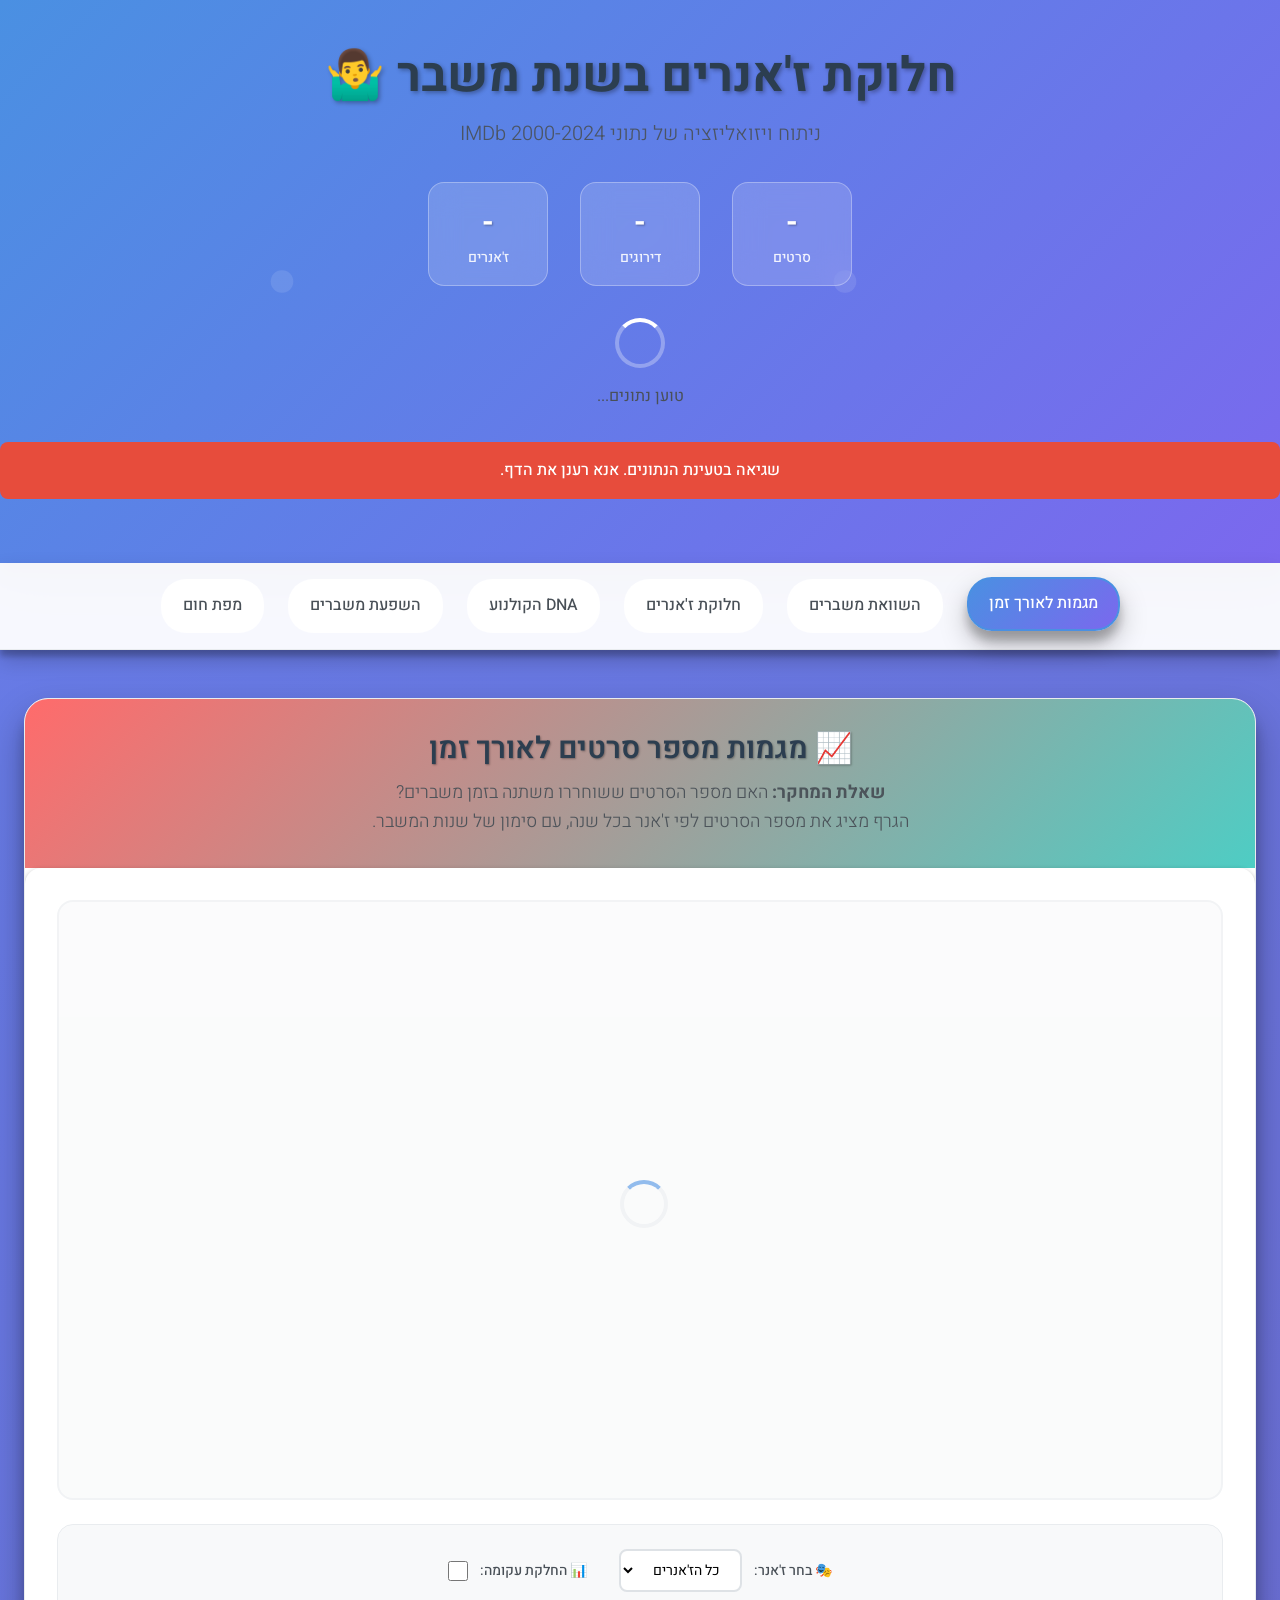
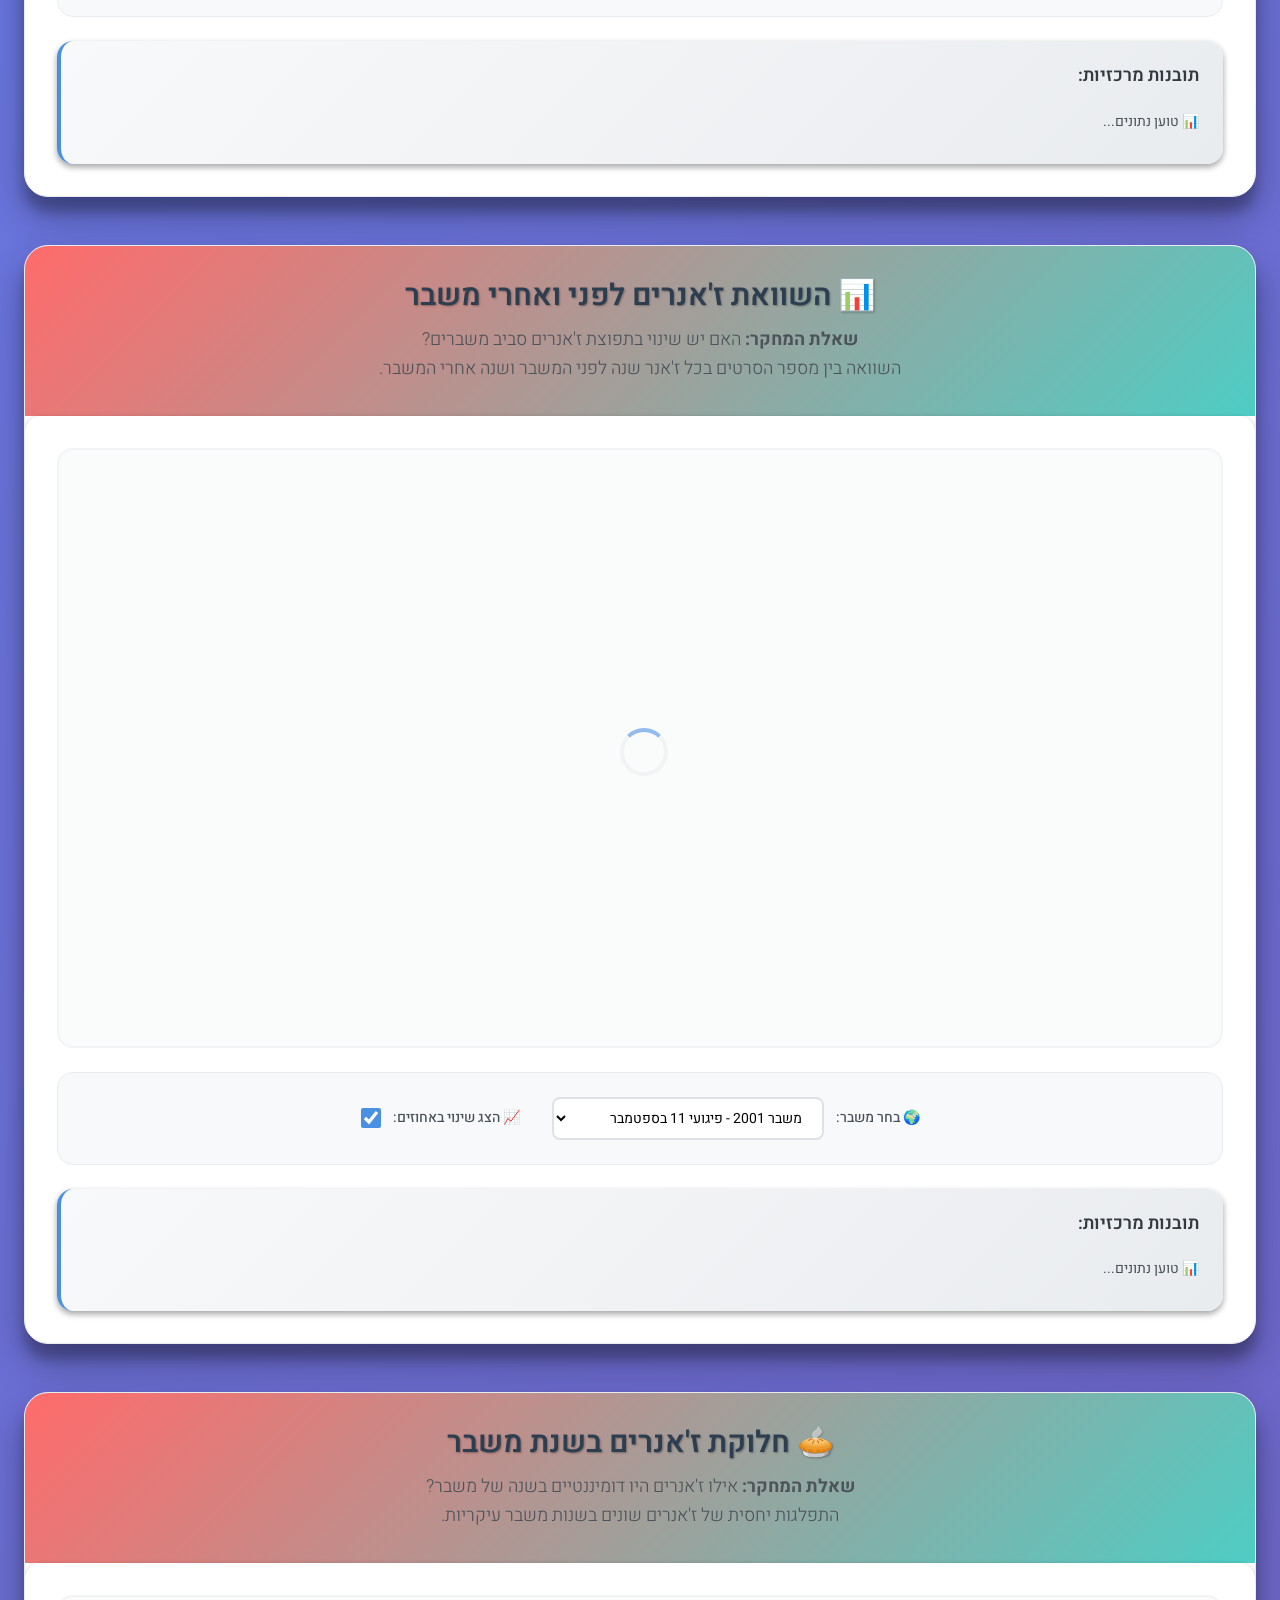
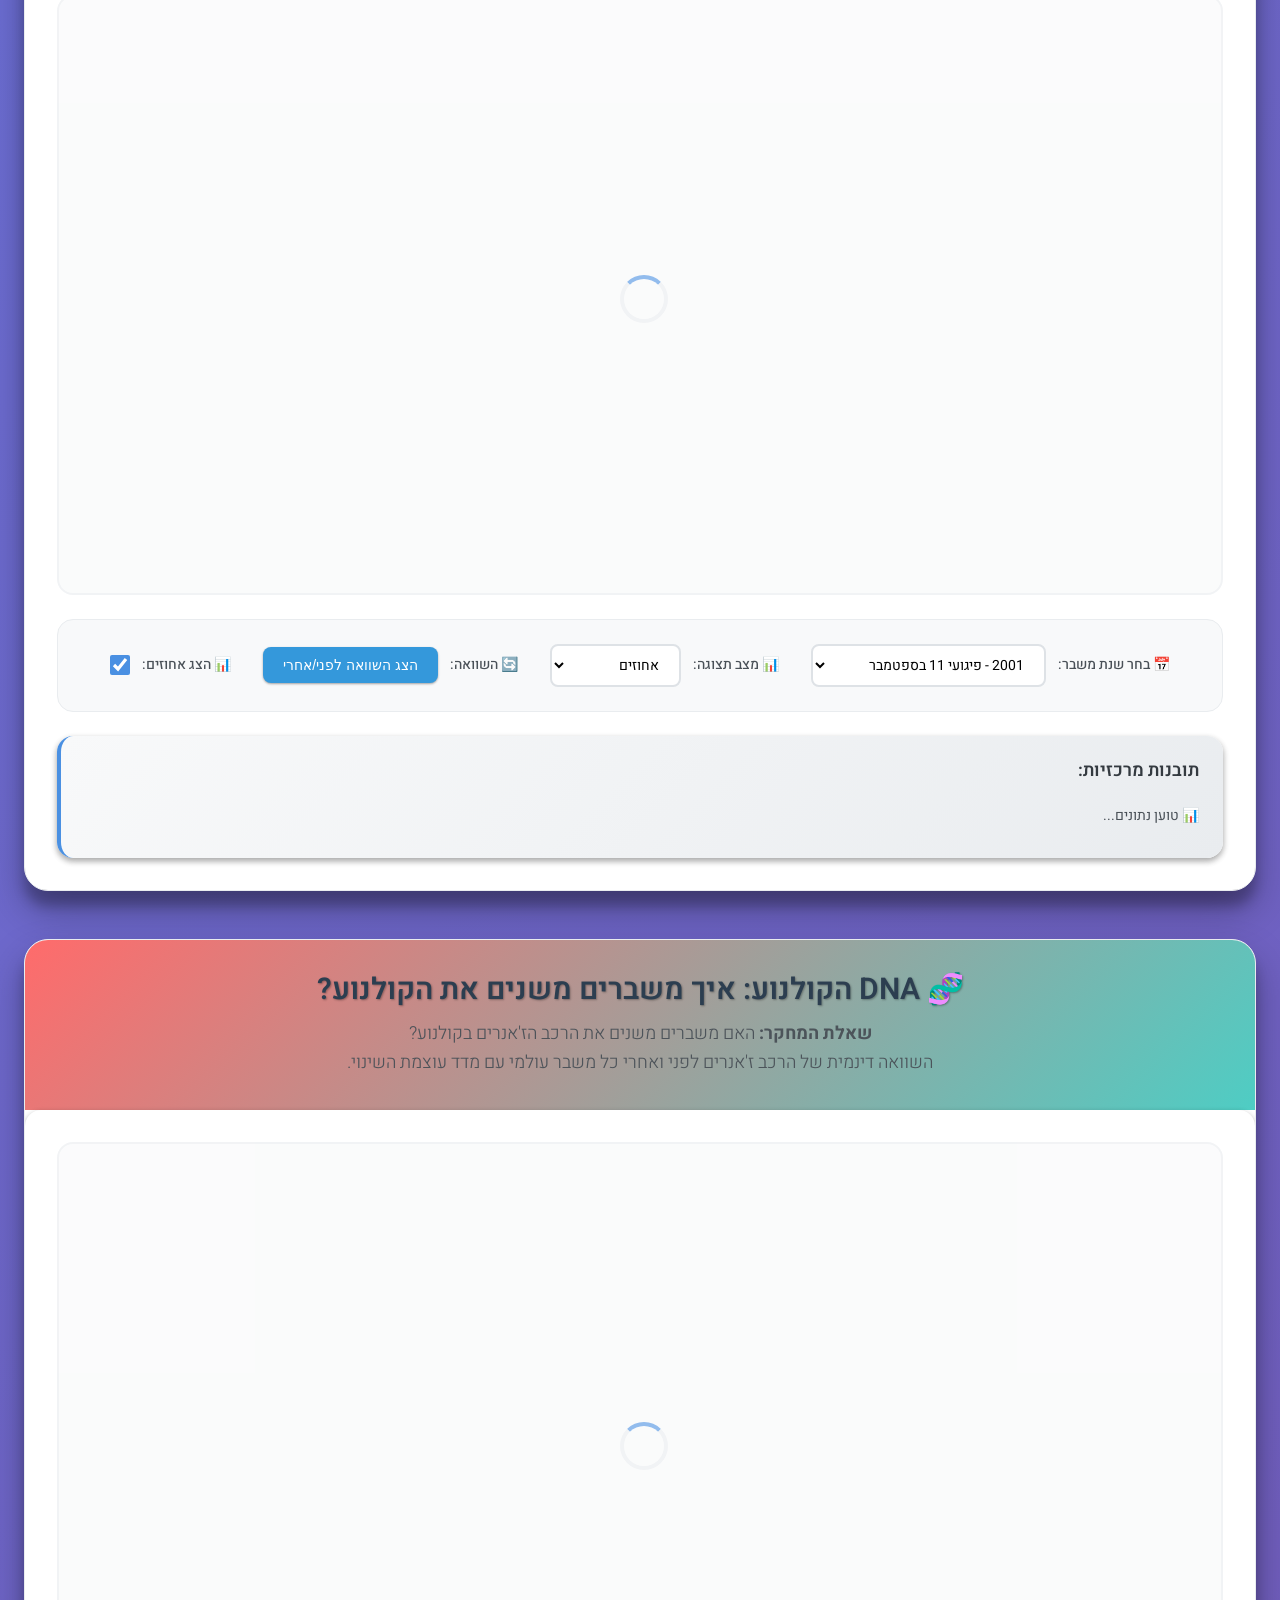
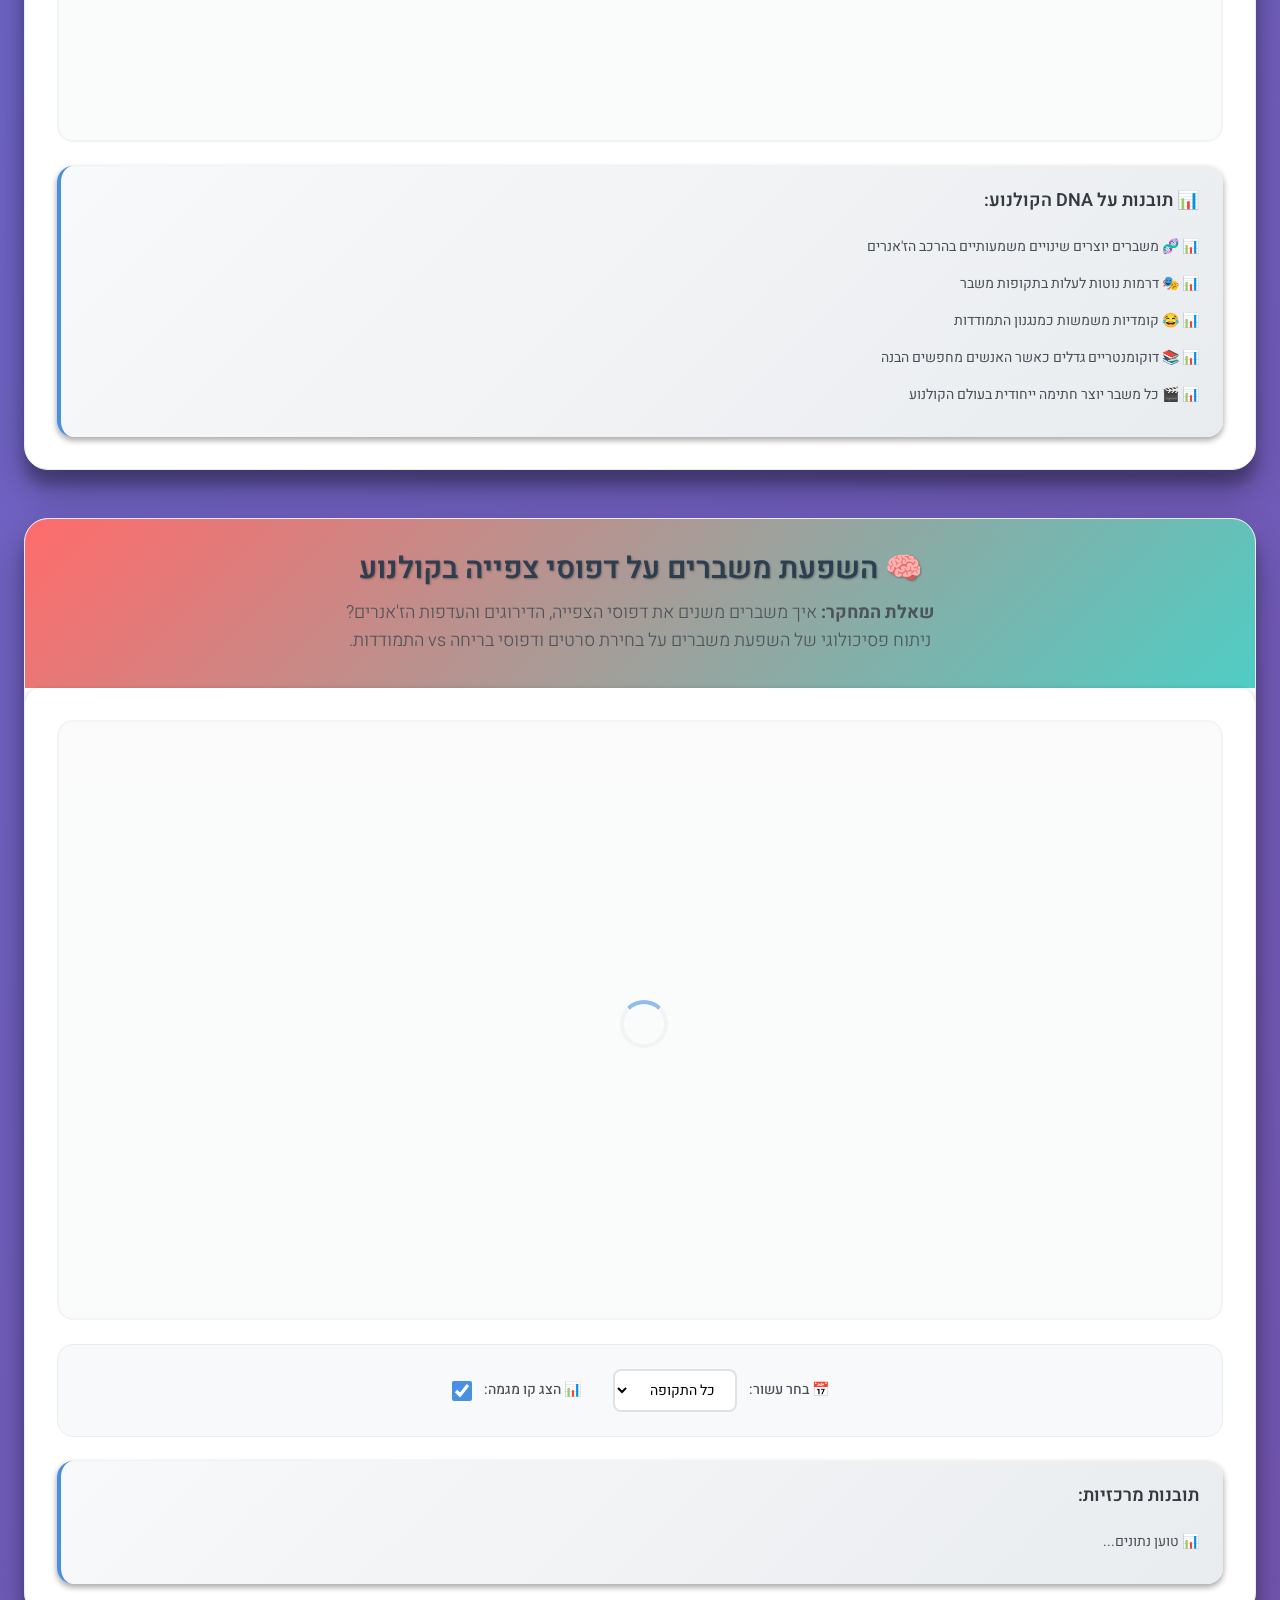
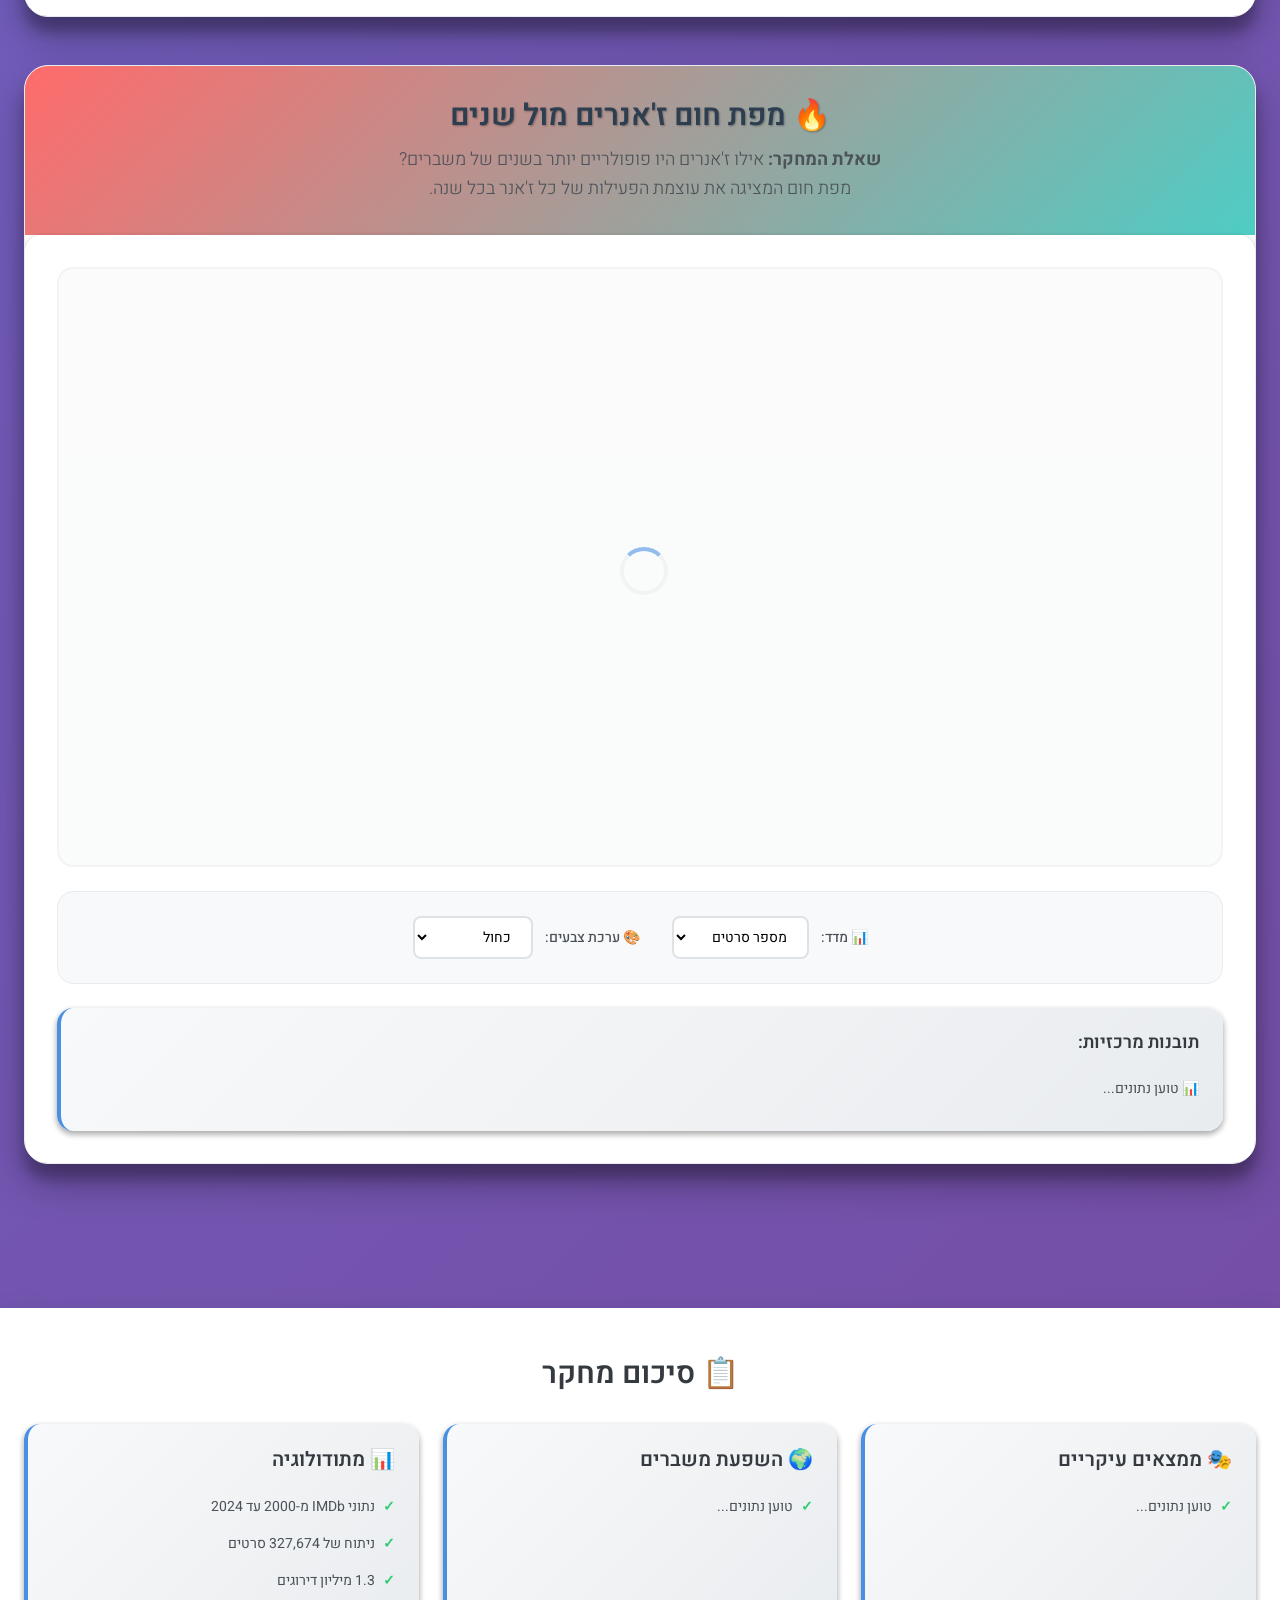
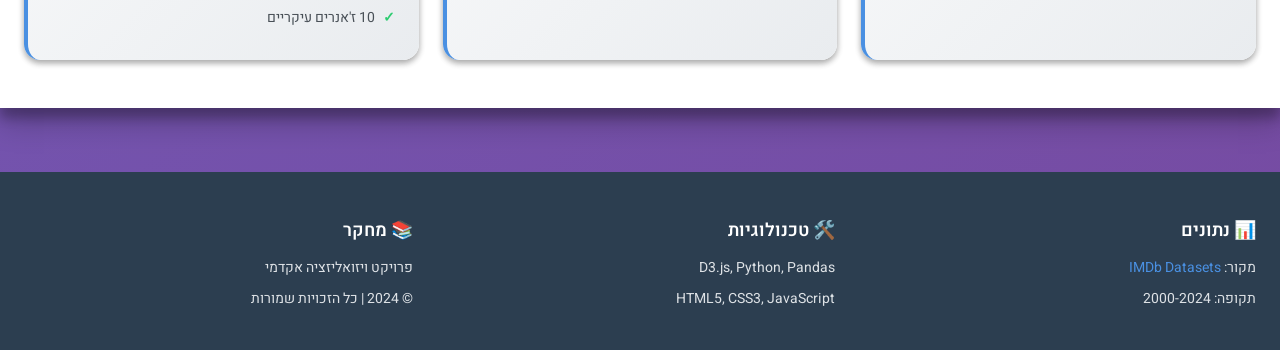
==== index.html @ d69f2d4d "main" ====
<!DOCTYPE html>
<html lang="he" dir="rtl">
<head>
    <meta charset="UTF-8">
    <meta name="viewport" content="width=device-width, initial-scale=1.0">
    <title>ז'אנרים כמראה לתקופות משתנות - ויזואליזציה IMDb</title>
    
    <!-- D3.js -->
    <script src="https://d3js.org/d3.v7.min.js"></script>
    
    <!-- CSS -->
    <link rel="stylesheet" href="styles.css">
    
    <!-- Google Fonts - Heebo -->
    <link href="https://fonts.googleapis.com/css2?family=Heebo:wght@300;400;500;600;700&display=swap" rel="stylesheet">
    
    <style>
        /* Tooltip Styles - Enhanced */
        #tooltip {
            position: absolute;
            background: rgba(0, 0, 0, 0.95);
            color: white;
            padding: 15px;
            border-radius: 12px;
            font-size: 14px;
            pointer-events: none;
            z-index: 9999;
            opacity: 0;
            transition: opacity 0.3s ease;
            max-width: 300px;
            box-shadow: 0 8px 25px rgba(0,0,0,0.5);
            border: 2px solid rgba(255,255,255,0.2);
            backdrop-filter: blur(10px);
        }
        
        #tooltip h4 {
            margin: 0 0 8px 0;
            font-size: 16px;
            font-weight: bold;
        }
        
        #tooltip div {
            line-height: 1.4;
        }
        
        /* Improved chart text visibility - Enhanced */
        .chart text {
            fill: #2c3e50 !important;
            text-shadow: 1px 1px 2px rgba(255,255,255,0.8) !important;
        }
        
        .chart .axis text {
            fill: #2c3e50 !important;
            font-weight: 500 !important;
        }
        
        .chart .axis-label {
            fill: #2c3e50 !important;
            font-weight: 600 !important;
        }
        
        /* Enhanced loading states */
        .loading {
            opacity: 0.6;
            pointer-events: none;
        }
        
        .loading::after {
            content: '';
            position: absolute;
            top: 50%;
            left: 50%;
            width: 40px;
            height: 40px;
            margin: -20px 0 0 -20px;
            border: 4px solid #e9ecef;
            border-top: 4px solid #4a90e2;
            border-radius: 50%;
            animation: spin 1s linear infinite;
        }
        
        /* Enhanced error states */
        .error {
            background: #e74c3c;
            color: white;
            padding: 1rem;
            border-radius: 8px;
            margin: 1rem 0;
            text-align: center;
            font-weight: 500;
        }
        
        /* Enhanced success states */
        .success {
            background: #2ecc71;
            color: white;
            padding: 1rem;
            border-radius: 8px;
            margin: 1rem 0;
            text-align: center;
            font-weight: 500;
        }
    </style>
</head>
<body>
    <!-- Tooltip -->
    <div id="tooltip"></div>
    
    <!-- Header -->
    <header class="header">
        <div class="container">
            <h1 class="title">חלוקת ז'אנרים בשנת משבר 🤷‍♂️</h1>
            <p class="subtitle">ניתוח ויזואליזציה של נתוני IMDb 2000-2024</p>
            <div class="stats" id="statsContainer">
                <div class="stat-item">
                    <span class="stat-number" id="totalMovies">-</span>
                    <span class="stat-label">סרטים</span>
                </div>
                <div class="stat-item">
                    <span class="stat-number" id="totalRatings">-</span>
                    <span class="stat-label">דירוגים</span>
                </div>
                <div class="stat-item">
                    <span class="stat-number" id="totalGenres">-</span>
                    <span class="stat-label">ז'אנרים</span>
                </div>
            </div>
            <div id="loadingIndicator" class="loading-indicator">
                <div class="spinner"></div>
                <p>טוען נתונים...</p>
            </div>
        </div>
    </header>

    <!-- Navigation -->
    <nav class="navigation">
        <div class="container">
            <ul class="nav-list">
                <li><a href="#chart1" class="nav-link active" data-chart="lineChart">מגמות לאורך זמן</a></li>
                <li><a href="#chart2" class="nav-link" data-chart="barChart">השוואת משברים</a></li>
                <li><a href="#chart3" class="nav-link" data-chart="pieChart">חלוקת ז'אנרים</a></li>
                <li><a href="#chart4" class="nav-link" data-chart="dnaChart">DNA הקולנוע</a></li>
                <li><a href="#chart5" class="nav-link" data-chart="areaChart">השפעת משברים</a></li>
                <li><a href="#chart6" class="nav-link" data-chart="heatmapChart">מפת חום</a></li>
            </ul>
        </div>
    </nav>

    <!-- Main Content -->
    <main class="main">
        <div class="container">
            
            <!-- Chart 1: Line Chart - מגמות מספר סרטים לאורך זמן -->
            <section id="chart1" class="chart-section fade-in">
                <div class="chart-header">
                    <h2>📈 מגמות מספר סרטים לאורך זמן</h2>
                    <p class="chart-description">
                        <strong>שאלת המחקר:</strong> האם מספר הסרטים ששוחררו משתנה בזמן משברים?<br>
                        הגרף מציג את מספר הסרטים לפי ז'אנר בכל שנה, עם סימון של שנות המשבר.
                    </p>
                </div>
                <div class="chart-container">
                    <div id="lineChart" class="chart"></div>
                    <div class="chart-controls">
                        <div class="control-group">
                            <label for="genreFilter">🎭 בחר ז'אנר:</label>
                            <select id="genreFilter">
                                <option value="all">כל הז'אנרים</option>
                                <option value="Drama">דרמה</option>
                                <option value="Action">פעולה</option>
                                <option value="Comedy">קומדיה</option>
                                <option value="Horror">אימה</option>
                                <option value="Documentary">דוקומנטרי</option>
                            </select>
                        </div>
                        <div class="control-group">
                            <label for="smoothing">📊 החלקת עקומה:</label>
                            <input type="checkbox" id="smoothing" />
                        </div>
                    </div>
                    <div class="insights" id="lineChartInsights">
                        <h4>תובנות מרכזיות:</h4>
                        <ul id="lineInsightsList">
                            <li>טוען נתונים...</li>
                        </ul>
                    </div>
                </div>
            </section>

            <!-- Chart 2: Bar Chart - השוואת ז'אנרים לפני ואחרי משבר -->
            <section id="chart2" class="chart-section">
                <div class="chart-header">
                    <h2>📊 השוואת ז'אנרים לפני ואחרי משבר</h2>
                    <p class="chart-description">
                        <strong>שאלת המחקר:</strong> האם יש שינוי בתפוצת ז'אנרים סביב משברים?<br>
                        השוואה בין מספר הסרטים בכל ז'אנר שנה לפני המשבר ושנה אחרי המשבר.
                    </p>
                </div>
                <div class="chart-container">
                    <div id="barChart" class="chart"></div>
                    <div class="chart-controls">
                        <div class="control-group">
                            <label for="crisisSelect">🌍 בחר משבר:</label>
                            <select id="crisisSelect">
                                <option value="2001">משבר 2001 - פיגועי 11 בספטמבר</option>
                                <option value="2008">משבר 2008 - המשבר הכלכלי</option>
                                <option value="2020">משבר 2020 - COVID-19</option>
                                <option value="2022">משבר 2022 - מלחמת רוסיה-אוקראינה</option>
                                <option value="2023">משבר 2023 - התקפת 7 באוקטובר</option>
                            </select>
                        </div>
                        <div class="control-group">
                            <label for="showPercentage">📈 הצג שינוי באחוזים:</label>
                            <input type="checkbox" id="showPercentage" checked />
                        </div>
                    </div>
                    <div class="insights" id="barChartInsights">
                        <h4>תובנות מרכזיות:</h4>
                        <ul id="barInsightsList">
                            <li>טוען נתונים...</li>
                        </ul>
                    </div>
                </div>
            </section>

            <!-- Chart 3: Pie Chart - חלוקת ז'אנרים בשנת משבר -->
            <section id="chart3" class="chart-section">
                <div class="chart-header">
                    <h2>🥧 חלוקת ז'אנרים בשנת משבר</h2>
                    <p class="chart-description">
                        <strong>שאלת המחקר:</strong> אילו ז'אנרים היו דומיננטיים בשנה של משבר?<br>
                        התפלגות יחסית של ז'אנרים שונים בשנות משבר עיקריות.
                    </p>
                </div>
                <div class="chart-container">
                    <div id="pieChart" class="chart"></div>
                    <div class="chart-controls">
                        <div class="control-group">
                            <label for="crisisYear">📅 בחר שנת משבר:</label>
                            <select id="crisisYear">
                                <option value="2001">2001 - פיגועי 11 בספטמבר</option>
                                <option value="2008">2008 - משבר כלכלי</option>
                                <option value="2020">2020 - COVID-19</option>
                                <option value="2022">2022 - מלחמת רוסיה-אוקראינה</option>
                                <option value="2023">2023 - התקפת 7 באוקטובר</option>
                            </select>
                        </div>
                        <div class="control-group">
                            <label for="pieMode">📊 מצב תצוגה:</label>
                            <select id="pieMode">
                                <option value="percentage">אחוזים</option>
                                <option value="count">מספר סרטים</option>
                            </select>
                        </div>
                        <div class="control-group">
                            <label for="pieComparison">🔄 השוואה:</label>
                            <button id="pieComparison" type="button" class="comparison-btn">
                                הצג השוואה לפני/אחרי
                            </button>
                        </div>
                        <div class="control-group">
                            <label for="pieShowPercentages">📊 הצג אחוזים:</label>
                            <input type="checkbox" id="pieShowPercentages" checked />
                        </div>
                    </div>
                    <div class="insights" id="pieChartInsights">
                        <h4>תובנות מרכזיות:</h4>
                        <ul id="pieInsightsList">
                            <li>טוען נתונים...</li>
                        </ul>
                    </div>
                </div>
            </section>

            <!-- Chart 4: Cinema DNA - DNA הקולנוע -->
            <section id="chart4" class="chart-section">
                <div class="chart-header">
                    <h2>🧬 DNA הקולנוע: איך משברים משנים את הקולנוע?</h2>
                    <p class="chart-description">
                        <strong>שאלת המחקר:</strong> האם משברים משנים את הרכב הז'אנרים בקולנוע?<br>
                        השוואה דינמית של הרכב ז'אנרים לפני ואחרי כל משבר עולמי עם מדד עוצמת השינוי.
                    </p>
                </div>
                <div class="chart-container">
                    <div id="dnaChart" class="chart"></div>
                    <div class="insights" id="dnaChartInsights">
                        <h4>📊 תובנות על DNA הקולנוע:</h4>
                        <ul id="dnaInsightsList">
                            <li>🧬 משברים יוצרים שינויים משמעותיים בהרכב הז'אנרים</li>
                            <li>🎭 דרמות נוטות לעלות בתקופות משבר</li>
                            <li>😂 קומדיות משמשות כמנגנון התמודדות</li>
                            <li>📚 דוקומנטריים גדלים כאשר האנשים מחפשים הבנה</li>
                            <li>🎬 כל משבר יוצר חתימה ייחודית בעולם הקולנוע</li>
                        </ul>
                    </div>
                </div>
            </section>

            <!-- Chart 5: Crisis Impact Analysis - ניתוח השפעת משברים -->
            <section id="chart5" class="chart-section">
                <div class="chart-header">
                    <h2>🧠 השפעת משברים על דפוסי צפייה בקולנוע</h2>
                    <p class="chart-description">
                        <strong>שאלת המחקר:</strong> איך משברים משנים את דפוסי הצפייה, הדירוגים והעדפות הז'אנרים?<br>
                        ניתוח פסיכולוגי של השפעת משברים על בחירת סרטים ודפוסי בריחה vs התמודדות.
                    </p>
                </div>
                <div class="chart-container">
                    <div id="areaChart" class="chart"></div>
                    <div class="chart-controls">
                        <div class="control-group">
                            <label for="decadeFilter">📅 בחר עשור:</label>
                            <select id="decadeFilter">
                                <option value="all">כל התקופה</option>
                                <option value="2000">2000-2009</option>
                                <option value="2010">2010-2019</option>
                                <option value="2020">2020-2024</option>
                            </select>
                        </div>
                        <div class="control-group">
                            <label for="showTrend">📊 הצג קו מגמה:</label>
                            <input type="checkbox" id="showTrend" checked />
                        </div>
                    </div>
                    <div class="insights" id="areaChartInsights">
                        <h4>תובנות מרכזיות:</h4>
                        <ul id="areaInsightsList">
                            <li>טוען נתונים...</li>
                        </ul>
                    </div>
                </div>
            </section>

            <!-- Chart 6: Heatmap - ז'אנרים מול שנים -->
            <section id="chart6" class="chart-section">
                <div class="chart-header">
                    <h2>🔥 מפת חום ז'אנרים מול שנים</h2>
                    <p class="chart-description">
                        <strong>שאלת המחקר:</strong> אילו ז'אנרים היו פופולריים יותר בשנים של משברים?<br>
                        מפת חום המציגה את עוצמת הפעילות של כל ז'אנר בכל שנה.
                    </p>
                </div>
                <div class="chart-container">
                    <div id="heatmapChart" class="chart"></div>
                    <div class="chart-controls">
                        <div class="control-group">
                            <label for="heatmapMetric">📊 מדד:</label>
                            <select id="heatmapMetric">
                                <option value="count">מספר סרטים</option>
                                <option value="rating">דירוג ממוצע</option>
                                <option value="votes">מספר הצבעות</option>
                            </select>
                        </div>
                        <div class="control-group">
                            <label for="colorScheme">🎨 ערכת צבעים:</label>
                            <select id="colorScheme">
                                <option value="blues">כחול</option>
                                <option value="reds">אדום</option>
                                <option value="viridis">וירידיס</option>
                            </select>
                        </div>
                    </div>
                    <div class="insights" id="heatmapInsights">
                        <h4>תובנות מרכזיות:</h4>
                        <ul id="heatmapInsightsList">
                            <li>טוען נתונים...</li>
                        </ul>
                    </div>
                </div>
            </section>

        </div>
    </main>

    <!-- Summary Section -->
    <section class="summary">
        <div class="container">
            <h2>📋 סיכום מחקר</h2>
            <div class="summary-grid">
                <div class="summary-card">
                    <h3>🎭 ממצאים עיקריים</h3>
                    <ul id="mainFindings">
                        <li>טוען נתונים...</li>
                    </ul>
                </div>
                <div class="summary-card">
                    <h3>🌍 השפעת משברים</h3>
                    <ul id="crisisImpact">
                        <li>טוען נתונים...</li>
                    </ul>
                </div>
                <div class="summary-card">
                    <h3>📊 מתודולוגיה</h3>
                    <ul id="methodology">
                        <li>נתוני IMDb מ-2000 עד 2024</li>
                        <li>ניתוח של 327,674 סרטים</li>
                        <li>1.3 מיליון דירוגים</li>
                        <li>10 ז'אנרים עיקריים</li>
                    </ul>
                </div>
            </div>
        </div>
    </section>

    <!-- Footer -->
    <footer class="footer">
        <div class="container">
            <div class="footer-content">
                <div class="footer-section">
                    <h4>📊 נתונים</h4>
                    <p>מקור: <a href="https://datasets.imdbws.com/" target="_blank">IMDb Datasets</a></p>
                    <p>תקופה: 2000-2024</p>
                </div>
                <div class="footer-section">
                    <h4>🛠️ טכנולוגיות</h4>
                    <p>D3.js, Python, Pandas</p>
                    <p>HTML5, CSS3, JavaScript</p>
                </div>
                <div class="footer-section">
                    <h4>📚 מחקר</h4>
                    <p>פרויקט ויזואליזציה אקדמי</p>
                    <p>&copy; 2024 | כל הזכויות שמורות</p>
                </div>
            </div>
        </div>
    </footer>

    <!-- JavaScript -->
    <script src="data.js"></script>
    <script src="charts.js"></script>
    <script src="dna_chart.js"></script>
    <script src="main.js"></script>
</body>
</html>
---- styles.css ----
/* Reset and Base Styles */
* {
    margin: 0;
    padding: 0;
    box-sizing: border-box;
}

:root {
    /* Color Palette - Improved */
    --primary-color: #4a90e2;
    --secondary-color: #7b68ee;
    --accent-color: #ff6b6b;
    --accent-secondary: #4ecdc4;
    --crisis-color: #e74c3c;
    --success-color: #2ecc71;
    --warning-color: #f39c12;
    --info-color: #3498db;
    
    /* Neutral Colors - Better for readability */
    --dark-color: #2c3e50;
    --medium-color: #34495e;
    --light-color: #ecf0f1;
    --white: #ffffff;
    --gray-100: #f8f9fa;
    --gray-200: #e9ecef;
    --gray-300: #dee2e6;
    --gray-400: #ced4da;
    --gray-500: #adb5bd;
    --gray-600: #6c757d;
    --gray-700: #495057;
    --gray-800: #343a40;
    --gray-900: #212529;
    
    /* Typography - Improved */
    --font-family: 'Heebo', 'Arial', sans-serif;
    --font-size-xs: 0.75rem;
    --font-size-sm: 0.875rem;
    --font-size-base: 1rem;
    --font-size-lg: 1.125rem;
    --font-size-xl: 1.25rem;
    --font-size-2xl: 1.5rem;
    --font-size-3xl: 1.875rem;
    --font-size-4xl: 2.25rem;
    --font-size-5xl: 3rem;
    
    /* Spacing */
    --spacing-1: 0.25rem;
    --spacing-2: 0.5rem;
    --spacing-3: 0.75rem;
    --spacing-4: 1rem;
    --spacing-5: 1.25rem;
    --spacing-6: 1.5rem;
    --spacing-8: 2rem;
    --spacing-10: 2.5rem;
    --spacing-12: 3rem;
    --spacing-16: 4rem;
    
    /* Shadows - Enhanced */
    --shadow-sm: 0 1px 3px rgba(0, 0, 0, 0.12), 0 1px 2px rgba(0, 0, 0, 0.24);
    --shadow: 0 3px 6px rgba(0, 0, 0, 0.16), 0 3px 6px rgba(0, 0, 0, 0.23);
    --shadow-md: 0 10px 20px rgba(0, 0, 0, 0.19), 0 6px 6px rgba(0, 0, 0, 0.23);
    --shadow-lg: 0 14px 28px rgba(0, 0, 0, 0.25), 0 10px 10px rgba(0, 0, 0, 0.22);
    --shadow-xl: 0 19px 38px rgba(0, 0, 0, 0.30), 0 15px 12px rgba(0, 0, 0, 0.22);
    
    /* Transitions - Smoother */
    --transition-fast: 0.2s cubic-bezier(0.4, 0, 0.2, 1);
    --transition-base: 0.3s cubic-bezier(0.4, 0, 0.2, 1);
    --transition-slow: 0.5s cubic-bezier(0.4, 0, 0.2, 1);
}

/* Base Styles - Improved */
body {
    font-family: var(--font-family);
    font-size: var(--font-size-base);
    line-height: 1.6;
    color: var(--gray-800);
    background: linear-gradient(135deg, #667eea 0%, #764ba2 100%);
    min-height: 100vh;
    direction: rtl;
    overflow-x: hidden;
}

.container {
    max-width: 1400px;
    margin: 0 auto;
    padding: 0 var(--spacing-6);
}

/* Typography - Enhanced */
h1, h2, h3, h4, h5, h6 {
    font-weight: 600;
    line-height: 1.2;
    margin-bottom: var(--spacing-4);
    color: var(--dark-color);
}

h1 { font-size: var(--font-size-4xl); }
h2 { font-size: var(--font-size-3xl); }
h3 { font-size: var(--font-size-2xl); }
h4 { font-size: var(--font-size-xl); }
h5 { font-size: var(--font-size-lg); }
h6 { font-size: var(--font-size-base); }

p {
    margin-bottom: var(--spacing-4);
    color: var(--gray-700);
}

a {
    color: var(--primary-color);
    text-decoration: none;
    transition: color var(--transition-base);
}

a:hover {
    color: var(--secondary-color);
}

/* Header - Enhanced */
.header {
    background: linear-gradient(135deg, var(--primary-color) 0%, var(--secondary-color) 100%);
    color: var(--white);
    padding: var(--spacing-12) 0;
    text-align: center;
    box-shadow: var(--shadow-xl);
    position: relative;
    overflow: hidden;
}

.header::before {
    content: '';
    position: absolute;
    top: 0;
    left: 0;
    right: 0;
    bottom: 0;
    background: url('data:image/svg+xml,<svg xmlns="http://www.w3.org/2000/svg" viewBox="0 0 100 100"><circle cx="50" cy="50" r="2" fill="rgba(255,255,255,0.1)"/></svg>') repeat;
    animation: float 20s linear infinite;
}

@keyframes float {
    0% { transform: translateY(0px); }
    100% { transform: translateY(-100px); }
}

.title {
    font-size: var(--font-size-5xl);
    font-weight: 700;
    margin-bottom: var(--spacing-3);
    text-shadow: 2px 2px 4px rgba(0,0,0,0.3);
    position: relative;
    z-index: 1;
}

.subtitle {
    font-size: var(--font-size-xl);
    font-weight: 300;
    opacity: 0.9;
    margin-bottom: var(--spacing-8);
    position: relative;
    z-index: 1;
}

/* Statistics - Enhanced */
.stats {
    display: flex;
    justify-content: center;
    gap: var(--spacing-8);
    margin-bottom: var(--spacing-8);
    position: relative;
    z-index: 1;
    flex-wrap: wrap;
}

.stat-item {
    text-align: center;
    padding: var(--spacing-4) var(--spacing-6);
    background: rgba(255, 255, 255, 0.15);
    border-radius: 16px;
    backdrop-filter: blur(15px);
    border: 1px solid rgba(255, 255, 255, 0.3);
    transition: all var(--transition-base);
    min-width: 120px;
}

.stat-item:hover {
    transform: translateY(-4px);
    background: rgba(255, 255, 255, 0.25);
    box-shadow: var(--shadow-lg);
}

.stat-number {
    display: block;
    font-size: var(--font-size-3xl);
    font-weight: 700;
    color: var(--white);
    text-shadow: 1px 1px 2px rgba(0,0,0,0.3);
}

.stat-label {
    display: block;
    font-size: var(--font-size-sm);
    opacity: 0.9;
    font-weight: 500;
}

/* Loading Indicator - Enhanced */
.loading-indicator {
    display: flex;
    flex-direction: column;
    align-items: center;
    gap: var(--spacing-4);
    position: relative;
    z-index: 1;
}

.spinner {
    width: 50px;
    height: 50px;
    border: 4px solid rgba(255,255,255,0.3);
    border-top: 4px solid var(--white);
    border-radius: 50%;
    animation: spin 1s linear infinite;
}

@keyframes spin {
    0% { transform: rotate(0deg); }
    100% { transform: rotate(360deg); }
}

.loading-indicator.hidden {
    display: none;
}

/* Navigation - Enhanced */
.navigation {
    background: rgba(255,255,255,0.95);
    backdrop-filter: blur(20px);
    padding: var(--spacing-4) 0;
    position: sticky;
    top: 0;
    z-index: 100;
    box-shadow: var(--shadow-md);
    border-bottom: 1px solid var(--gray-200);
}

.nav-list {
    display: flex;
    justify-content: center;
    list-style: none;
    gap: var(--spacing-6);
    flex-wrap: wrap;
}

.nav-link {
    display: flex;
    align-items: center;
    padding: var(--spacing-3) var(--spacing-5);
    border-radius: 25px;
    font-weight: 500;
    color: var(--gray-700);
    transition: all var(--transition-base);
    position: relative;
    background: var(--white);
    border: 2px solid transparent;
    text-decoration: none;
}

.nav-link:hover,
.nav-link.active {
    background: linear-gradient(135deg, var(--primary-color) 0%, var(--secondary-color) 100%);
    color: var(--white);
    transform: translateY(-2px);
    box-shadow: var(--shadow-lg);
    border-color: var(--primary-color);
}

/* Main Content - Enhanced */
.main {
    padding: var(--spacing-12) 0;
}

/* Chart Sections - Enhanced */
.chart-section {
    background: var(--white);
    margin-bottom: var(--spacing-12);
    border-radius: 24px;
    box-shadow: var(--shadow-xl);
    overflow: hidden;
    transition: all var(--transition-base);
    border: 1px solid var(--gray-200);
}

.chart-section:hover {
    transform: translateY(-8px);
    box-shadow: 0 25px 50px -12px rgba(0, 0, 0, 0.15);
}

.chart-header {
    background: linear-gradient(135deg, var(--accent-color) 0%, var(--accent-secondary) 100%);
    color: var(--white);
    padding: var(--spacing-8);
    text-align: center;
    position: relative;
}

.chart-header h2 {
    font-size: var(--font-size-3xl);
    margin-bottom: var(--spacing-3);
    font-weight: 600;
    text-shadow: 1px 1px 2px rgba(0,0,0,0.3);
}

.chart-description {
    font-size: var(--font-size-lg);
    opacity: 0.95;
    font-weight: 300;
    line-height: 1.6;
    max-width: 800px;
    margin: 0 auto;
}

.chart-container {
    padding: var(--spacing-8);
}

.chart {
    width: 100%;
    height: 600px;
    margin-bottom: var(--spacing-6);
    border-radius: 16px;
    background: var(--gray-100);
    position: relative;
    border: 2px solid var(--gray-200);
    overflow: hidden;
}

/* Chart Controls - Enhanced */
.chart-controls {
    display: flex;
    align-items: center;
    justify-content: center;
    gap: var(--spacing-8);
    flex-wrap: wrap;
    padding: var(--spacing-6);
    background: var(--gray-100);
    border-radius: 16px;
    margin-bottom: var(--spacing-6);
    border: 1px solid var(--gray-200);
}

.control-group {
    display: flex;
    align-items: center;
    gap: var(--spacing-3);
}

.chart-controls label {
    font-weight: 500;
    color: var(--gray-700);
    font-size: var(--font-size-sm);
}

.chart-controls select,
.chart-controls input[type="range"] {
    padding: var(--spacing-2) var(--spacing-4);
    border: 2px solid var(--gray-300);
    border-radius: 8px;
    font-family: var(--font-family);
    font-size: var(--font-size-sm);
    transition: all var(--transition-base);
    background: var(--white);
    min-width: 120px;
}

.chart-controls select:focus,
.chart-controls input:focus {
    outline: none;
    border-color: var(--primary-color);
    box-shadow: 0 0 0 3px rgba(74, 144, 226, 0.1);
}

.comparison-btn {
    background: var(--info-color);
    color: white;
    border: none;
    padding: 10px 20px;
    border-radius: 8px;
    font-size: 14px;
    font-weight: 500;
    cursor: pointer;
    transition: all var(--transition-base);
    box-shadow: var(--shadow-sm);
    min-width: 140px;
}

.comparison-btn:hover {
    background: #2980b9;
    transform: translateY(-2px);
    box-shadow: var(--shadow-md);
}

.comparison-btn:active {
    transform: translateY(0);
    box-shadow: var(--shadow-sm);
}

.chart-controls input[type="checkbox"] {
    width: 20px;
    height: 20px;
    accent-color: var(--primary-color);
}

/* Insights - Enhanced */
.insights {
    background: linear-gradient(135deg, #f8f9fa 0%, #e9ecef 100%);
    padding: var(--spacing-6);
    border-radius: 16px;
    border-left: 4px solid var(--primary-color);
    box-shadow: var(--shadow);
}

.insights h4 {
    color: var(--gray-800);
    margin-bottom: var(--spacing-4);
    font-size: var(--font-size-lg);
    font-weight: 600;
}

.insights ul {
    list-style: none;
    padding: 0;
}

.insights li {
    padding: var(--spacing-2) 0;
    padding-right: var(--spacing-5);
    position: relative;
    color: var(--gray-700);
    font-size: var(--font-size-sm);
    line-height: 1.5;
}

.insights li::before {
    content: '📊';
    position: absolute;
    right: 0;
    top: var(--spacing-2);
}

/* D3.js Chart Styles - Enhanced */
.axis path,
.axis line {
    stroke: var(--gray-400);
    stroke-width: 1;
}

.axis text {
    font-family: var(--font-family);
    font-size: 12px;
    fill: var(--gray-600);
    font-weight: 500;
}

.y-axis-ticks line {
    stroke: var(--gray-700);
    stroke-width: 2;
    opacity: 0.8;
}

.y-axis-ticks {
    pointer-events: none;
}

/* Legend styling - Enhanced */
.legend {
    pointer-events: all;
    /* Ensure legend doesn't overlap with chart */
    isolation: isolate;
}

.legend text {
    font-family: var(--font-family) !important;
    text-shadow: none !important;
    font-weight: 600 !important;
    font-size: 16px !important;
    transition: all 0.2s ease;
}

.legend text:hover {
    font-weight: 700 !important;
    transform: scale(1.05);
}

.legend line {
    stroke-width: 3 !important;
    stroke-linecap: round !important;
}

.legend circle {
    stroke-width: 2 !important;
    filter: drop-shadow(0 1px 2px rgba(0,0,0,0.2));
}

.grid line {
    stroke: var(--gray-300);
    stroke-opacity: 0.6;
    stroke-width: 1;
}

.grid path {
    stroke-width: 0;
}

/* Tooltip - Enhanced */
.tooltip {
    position: absolute;
    background: rgba(0, 0, 0, 0.95);
    color: var(--white);
    padding: var(--spacing-3) var(--spacing-4);
    border-radius: 12px;
    font-size: var(--font-size-sm);
    font-family: var(--font-family);
    pointer-events: none;
    z-index: 1000;
    box-shadow: var(--shadow-lg);
    backdrop-filter: blur(10px);
    max-width: 300px;
    line-height: 1.4;
    border: 1px solid rgba(255,255,255,0.2);
}

/* Crisis Indicators - Enhanced */
.crisis-marker {
    stroke: var(--crisis-color);
    stroke-width: 3;
    stroke-dasharray: 8,4;
    opacity: 0.8;
}

.crisis-label {
    font-family: var(--font-family);
    font-size: 10px;
    fill: var(--crisis-color);
    font-weight: 700;
    text-shadow: 1px 1px 2px rgba(255,255,255,0.8);
    pointer-events: none;
}

/* Genre Colors - Enhanced */
.genre-drama { color: #e74c3c; }
.genre-action { color: #3498db; }
.genre-comedy { color: #f39c12; }
.genre-horror { color: #9b59b6; }
.genre-documentary { color: #2ecc71; }
.genre-thriller { color: #e67e22; }
.genre-romance { color: #e91e63; }
.genre-adventure { color: #00bcd4; }
.genre-crime { color: #795548; }
.genre-scifi { color: #607d8b; }

/* Summary Section - Enhanced */
.summary {
    background: var(--white);
    padding: var(--spacing-12) 0;
    margin-top: var(--spacing-12);
    box-shadow: var(--shadow-lg);
}

.summary h2 {
    text-align: center;
    margin-bottom: var(--spacing-8);
    color: var(--gray-800);
}

.summary-grid {
    display: grid;
    grid-template-columns: repeat(auto-fit, minmax(350px, 1fr));
    gap: var(--spacing-6);
}

.summary-card {
    background: linear-gradient(135deg, #f8f9fa 0%, #e9ecef 100%);
    padding: var(--spacing-6);
    border-radius: 16px;
    border-left: 4px solid var(--primary-color);
    box-shadow: var(--shadow);
    transition: all var(--transition-base);
}

.summary-card:hover {
    transform: translateY(-4px);
    box-shadow: var(--shadow-lg);
}

.summary-card h3 {
    color: var(--gray-800);
    margin-bottom: var(--spacing-4);
    font-size: var(--font-size-xl);
}

.summary-card ul {
    list-style: none;
    padding: 0;
}

.summary-card li {
    padding: var(--spacing-2) 0;
    color: var(--gray-700);
    font-size: var(--font-size-sm);
    line-height: 1.5;
    padding-right: var(--spacing-5);
    position: relative;
}

.summary-card li::before {
    content: '✓';
    position: absolute;
    right: 0;
    top: var(--spacing-2);
    color: var(--success-color);
    font-weight: bold;
}

/* Footer - Enhanced */
.footer {
    background: var(--dark-color);
    color: var(--white);
    padding: var(--spacing-12) 0 var(--spacing-8);
    margin-top: var(--spacing-16);
}

.footer-content {
    display: grid;
    grid-template-columns: repeat(auto-fit, minmax(250px, 1fr));
    gap: var(--spacing-8);
}

.footer-section h4 {
    margin-bottom: var(--spacing-4);
    color: var(--white);
    font-size: var(--font-size-lg);
}

.footer-section p {
    margin-bottom: var(--spacing-2);
    color: var(--gray-300);
    font-size: var(--font-size-sm);
}

.footer-section a {
    color: var(--primary-color);
}

.footer-section a:hover {
    color: var(--white);
}

/* Responsive Design - Enhanced */
@media (max-width: 768px) {
    :root {
        --font-size-5xl: 2.25rem;
        --font-size-4xl: 1.875rem;
        --font-size-3xl: 1.5rem;
    }
    
    .container {
        padding: 0 var(--spacing-4);
    }
    
    .title {
        font-size: var(--font-size-4xl);
    }
    
    .stats {
        flex-direction: column;
        gap: var(--spacing-4);
    }
    
    .nav-list {
        flex-direction: column;
        gap: var(--spacing-3);
    }
    
    .chart {
        height: 450px;
    }
    
    .chart-controls {
        flex-direction: column;
        align-items: stretch;
        gap: var(--spacing-4);
    }
    
    .control-group {
        justify-content: space-between;
    }
    
    .summary-grid {
        grid-template-columns: 1fr;
    }
    
    .footer-content {
        grid-template-columns: 1fr;
        gap: var(--spacing-6);
    }

    /* Mobile Legend Adjustments */
    .chart .legend {
        transform: scale(0.8);
        transform-origin: top right;
    }

    .chart .legend text {
        font-size: 14px !important;
    }
}

/* Animation Classes - Enhanced */
.fade-in {
    animation: fadeIn 0.8s cubic-bezier(0.4, 0, 0.2, 1);
}

@keyframes fadeIn {
    from {
        opacity: 0;
        transform: translateY(30px);
    }
    to {
        opacity: 1;
        transform: translateY(0);
    }
}

.slide-in-left {
    animation: slideInLeft 0.6s cubic-bezier(0.4, 0, 0.2, 1);
}

@keyframes slideInLeft {
    from {
        opacity: 0;
        transform: translateX(-30px);
    }
    to {
        opacity: 1;
        transform: translateX(0);
    }
}

.bounce-in {
    animation: bounceIn 0.8s cubic-bezier(0.4, 0, 0.2, 1);
}

@keyframes bounceIn {
    0% {
        opacity: 0;
        transform: scale(0.3);
    }
    50% {
        opacity: 1;
        transform: scale(1.05);
    }
    70% {
        transform: scale(0.9);
    }
    100% {
        opacity: 1;
        transform: scale(1);
    }
}

/* Custom Scrollbar - Enhanced */
::-webkit-scrollbar {
    width: 10px;
}

::-webkit-scrollbar-track {
    background: var(--gray-200);
    border-radius: 5px;
}

::-webkit-scrollbar-thumb {
    background: linear-gradient(135deg, var(--primary-color) 0%, var(--secondary-color) 100%);
    border-radius: 5px;
}

::-webkit-scrollbar-thumb:hover {
    background: linear-gradient(135deg, #5a6fd8 0%, #6a4190 100%);
}

/* Print Styles - Enhanced */
@media print {
    .navigation,
    .chart-controls,
    .footer {
        display: none;
    }
    
    .chart-section {
        page-break-inside: avoid;
        margin-bottom: var(--spacing-8);
        box-shadow: none;
        border: 1px solid var(--gray-300);
    }
    
    .header {
        background: var(--white) !important;
        color: var(--gray-800) !important;
        box-shadow: none;
    }
    
    .chart {
        border: 1px solid var(--gray-400);
    }
}

/* Focus Styles for Accessibility - Enhanced */
*:focus {
    outline: 2px solid var(--primary-color);
    outline-offset: 2px;
}

button:focus,
select:focus,
input:focus {
    outline: 2px solid var(--primary-color);
    outline-offset: 2px;
}

/* High Contrast Mode Support - Enhanced */
@media (prefers-contrast: high) {
    :root {
        --gray-300: #000000;
        --gray-600: #000000;
        --gray-700: #000000;
    }
}

/* Reduced Motion Support - Enhanced */
@media (prefers-reduced-motion: reduce) {
    * {
        animation-duration: 0.01ms !important;
        animation-iteration-count: 1 !important;
        transition-duration: 0.01ms !important;
    }
}

/* Enhanced Chart Text Visibility */
.chart text {
    fill: var(--dark-color) !important;
    text-shadow: 1px 1px 2px rgba(255,255,255,0.9) !important;
    font-weight: 500 !important;
}

.chart .axis text {
    fill: var(--dark-color) !important;
    font-weight: 500 !important;
    font-size: 11px !important;
}

.chart .axis-label {
    fill: var(--dark-color) !important;
    font-weight: 600 !important;
    font-size: 14px !important;
}

/* Enhanced Legend Styling */
.chart .legend {
    pointer-events: all;
    /* Ensure legend is positioned correctly and doesn't overlap */
    z-index: 10;
}

.chart .legend text {
    font-family: var(--font-family) !important;
    text-shadow: none !important;
    font-weight: 600 !important;
    font-size: 16px !important;
    transition: all 0.2s ease;
}

.chart .legend text:hover {
    font-weight: 700 !important;
    transform: scale(1.05);
}

/* Override any conflicting styles */
.chart .legend text[style*="fill"] {
    fill: inherit !important;
}

/* Ensure legend text colors are applied */
.chart .legend text {
    fill: currentColor !important;
}

.chart .legend span {
    color: inherit !important;
}

/* Force legend text colors */
.chart .legend text[style*="fill"] {
    fill: inherit !important;
}

.chart .legend span[style*="color"] {
    color: inherit !important;
}

/* Specific legend text colors */
.chart .legend text {
    fill: var(--text-color, currentColor) !important;
}

.chart .legend span {
    color: var(--text-color, currentColor) !important;
}

/* DNA Chart legend specific styling */
.dna-chart .legend span {
    color: inherit !important;
}

/* Override any other styles that might interfere */
.chart .legend text,
.chart .legend span {
    color: inherit !important;
    fill: inherit !important;
}

/* Ensure inline styles take precedence */
.chart .legend text[style*="fill"],
.chart .legend span[style*="color"] {
    color: inherit !important;
    fill: inherit !important;
}

/* Force legend text colors to override any other styles */
.chart .legend text {
    fill: inherit !important;
}

.chart .legend span {
    color: inherit !important;
}

/* Specific legend text colors for different chart types */
.chart .legend text[fill] {
    fill: inherit !important;
}

.chart .legend span[style*="color"] {
    color: inherit !important;
}

/* Override any CSS that might interfere with legend colors */
.chart .legend text {
    fill: inherit !important;
    color: inherit !important;
}

.chart .legend span {
    color: inherit !important;
    fill: inherit !important;
}

/* Force legend text to use the colors defined in the style attribute */
.chart .legend text[style*="fill"],
.chart .legend span[style*="color"] {
    fill: inherit !important;
    color: inherit !important;
}

/* Ensure that any fill or color attribute is respected */
.chart .legend text[fill],
.chart .legend span[style*="color"] {
    fill: inherit !important;
    color: inherit !important;
}

/* Override any other CSS rules that might interfere */
.chart .legend text,
.chart .legend span {
    fill: inherit !important;
    color: inherit !important;
}

/* Ensure all legend text colors are applied correctly */
.chart .legend text[fill],
.chart .legend text[style*="fill"],
.chart .legend span[style*="color"] {
    fill: inherit !important;
    color: inherit !important;
}

/* Force legend text to use inline colors */
.chart .legend text[fill],
.chart .legend text[style*="fill"],
.chart .legend span[style*="color"] {
    fill: inherit !important;
    color: inherit !important;
}

/* Ensure that any fill or color attribute is respected */
.chart .legend text[fill],
.chart .legend span[style*="color"] {
    fill: inherit !important;
    color: inherit !important;
}

/* Override any conflicting styles */
.chart .legend text {
    fill: inherit !important;
    color: inherit !important;
}

.chart .legend span {
    color: inherit !important;
}

/* Force legend text colors to be applied */
.chart .legend text[style*="fill"] {
    fill: inherit !important;
}

.chart .legend text[style*="color"] {
    color: inherit !important;
}

/* Ensure legend text colors are applied correctly */
.chart .legend text {
    fill: inherit !important;
    color: inherit !important;
}

/* Override any other styles that might interfere */
.chart .legend text[fill] {
    fill: inherit !important;
}

.chart .legend text[style*="fill"] {
    fill: inherit !important;
}

/* Ensure legend text colors are not overridden */
.chart .legend text[fill],
.chart .legend span[style*="color"] {
    color: inherit !important;
    fill: inherit !important;
}

/* Force legend text to use inline colors */
.chart .legend text[fill],
.chart .legend text[style*="fill"],
.chart .legend span[style*="color"] {
    color: inherit !important;
    fill: inherit !important;
}

.chart .legend line {
    stroke-width: 3 !important;
    filter: drop-shadow(0 1px 2px rgba(0,0,0,0.2));
    stroke-linecap: round !important;
}

.chart .legend circle {
    stroke-width: 2 !important;
    filter: drop-shadow(0 1px 2px rgba(0,0,0,0.2));
}

/* Specific legend positioning to prevent overlap */
.chart .legend-item {
    transition: all 0.2s ease;
}

.chart .legend-item:hover {
    transform: translateX(-2px);
}

/* Color legend styling */
.chart .color-legend {
    pointer-events: all;
    z-index: 10;
}

.chart .color-legend text {
    font-family: var(--font-family) !important;
    text-shadow: none !important;
    font-weight: 500 !important;
    fill: var(--gray-800) !important;
    transition: all 0.2s ease;
}

.chart .color-legend text:hover {
    fill: var(--dark-color) !important;
    font-weight: 600 !important;
}

/* Area Chart slope legend styling */
.slope-legend {
    pointer-events: all;
    z-index: 10;
    transition: all 0.3s ease;
}

.slope-legend:hover {
    transform: translateY(-2px);
    box-shadow: 0 12px 30px rgba(0,0,0,0.2) !important;
}

/* Enhanced Tooltip */
#tooltip {
    position: absolute;
    background: rgba(0, 0, 0, 0.95);
    color: white;
    padding: 15px;
    border-radius: 12px;
    font-size: 14px;
    pointer-events: none;
    z-index: 9999;
    opacity: 0;
    transition: opacity 0.3s ease;
    max-width: 300px;
    box-shadow: 0 8px 25px rgba(0,0,0,0.5);
    border: 2px solid rgba(255,255,255,0.2);
    backdrop-filter: blur(10px);
}

#tooltip h4 {
    margin: 0 0 8px 0;
    font-size: 16px;
    font-weight: bold;
}

#tooltip div {
    line-height: 1.4;
}

/* Enhanced Crisis Markers */
.crisis-marker {
    stroke: var(--crisis-color);
    stroke-width: 3;
    stroke-dasharray: 8,4;
    opacity: 0.8;
}

.crisis-label {
    font-family: var(--font-family);
    font-size: 10px;
    fill: var(--crisis-color);
    font-weight: 700;
    text-shadow: 1px 1px 2px rgba(255,255,255,0.8);
    pointer-events: none;
}

/* Enhanced Grid Lines */
.chart .grid line {
    stroke: rgba(108, 117, 125, 0.3) !important;
    stroke-width: 1 !important;
}

/* Enhanced Chart Container */
.chart-container {
    position: relative;
    background: var(--white);
    border-radius: 16px;
    overflow: hidden;
    box-shadow: var(--shadow);
}

/* Enhanced Loading States */
.loading {
    opacity: 0.6;
    pointer-events: none;
}

.loading::after {
    content: '';
    position: absolute;
    top: 50%;
    left: 50%;
    width: 40px;
    height: 40px;
    margin: -20px 0 0 -20px;
    border: 4px solid var(--gray-300);
    border-top: 4px solid var(--primary-color);
    border-radius: 50%;
    animation: spin 1s linear infinite;
}

/* Enhanced Error States */
.error {
    background: var(--crisis-color);
    color: white;
    padding: var(--spacing-4);
    border-radius: 8px;
    margin: var(--spacing-4) 0;
    text-align: center;
    font-weight: 500;
}

/* Enhanced Success States */
.success {
    background: var(--success-color);
    color: white;
    padding: var(--spacing-4);
    border-radius: 8px;
    margin: var(--spacing-4) 0;
    text-align: center;
    font-weight: 500;
}
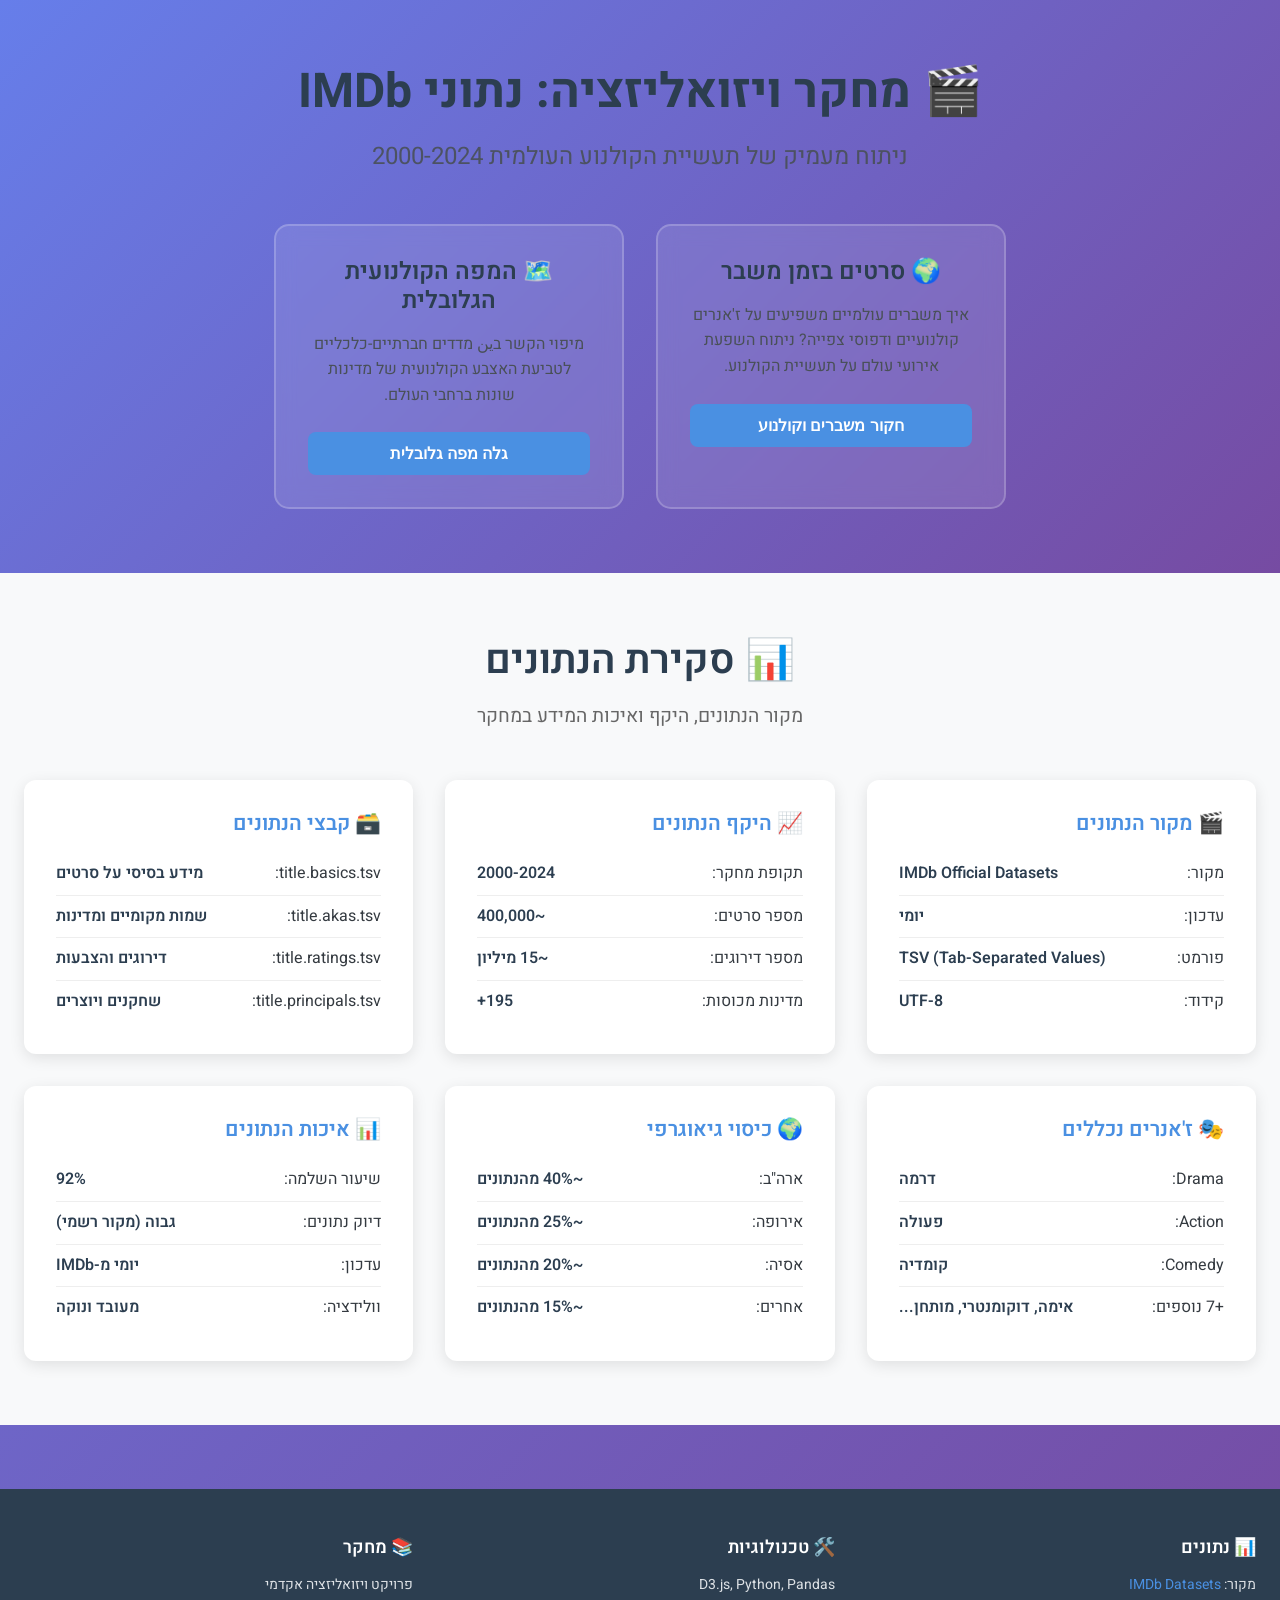
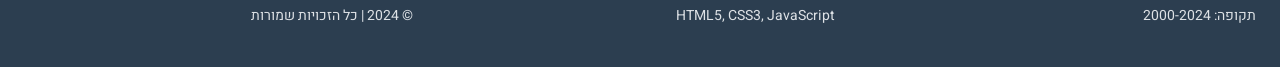
==== commit 93450c06: "new" ====
--- a/index.html
+++ b/index.html
@@ -3,10 +3,7 @@
 <head>
     <meta charset="UTF-8">
     <meta name="viewport" content="width=device-width, initial-scale=1.0">
-    <title>ז'אנרים כמראה לתקופות משתנות - ויזואליזציה IMDb</title>
-    
-    <!-- D3.js -->
-    <script src="https://d3js.org/d3.v7.min.js"></script>
+    <title>מחקר ויזואליזציה - נתוני IMDb</title>
     
     <!-- CSS -->
     <link rel="stylesheet" href="styles.css">
@@ -15,388 +12,274 @@
     <link href="https://fonts.googleapis.com/css2?family=Heebo:wght@300;400;500;600;700&display=swap" rel="stylesheet">
     
     <style>
-        /* Tooltip Styles - Enhanced */
-        #tooltip {
-            position: absolute;
-            background: rgba(0, 0, 0, 0.95);
+        /* Home Page Styles */
+        .hero-section {
+            background: linear-gradient(135deg, #667eea 0%, #764ba2 100%);
             color: white;
-            padding: 15px;
+            padding: 4rem 0;
+            text-align: center;
+        }
+        
+        .hero-title {
+            font-size: 3rem;
+            font-weight: 700;
+            margin-bottom: 1rem;
+        }
+        
+        .hero-subtitle {
+            font-size: 1.5rem;
+            margin-bottom: 2rem;
+            opacity: 0.9;
+        }
+        
+        .research-nav {
+            display: flex;
+            justify-content: center;
+            gap: 2rem;
+            margin-top: 3rem;
+        }
+        
+        .research-card {
+            background: rgba(255, 255, 255, 0.1);
+            backdrop-filter: blur(10px);
+            border-radius: 15px;
+            padding: 2rem;
+            width: 350px;
+            transition: transform 0.3s ease, box-shadow 0.3s ease;
+            cursor: pointer;
+            border: 2px solid rgba(255, 255, 255, 0.2);
+        }
+        
+        .research-card:hover {
+            transform: translateY(-10px);
+            box-shadow: 0 20px 40px rgba(0, 0, 0, 0.3);
+        }
+        
+        .research-card h3 {
+            font-size: 1.5rem;
+            margin-bottom: 1rem;
+        }
+        
+        .research-card p {
+            font-size: 1rem;
+            line-height: 1.6;
+            margin-bottom: 1.5rem;
+        }
+        
+        .research-btn {
+            background: #4a90e2;
+            color: white;
+            border: none;
+            padding: 12px 24px;
+            border-radius: 8px;
+            font-size: 1rem;
+            font-weight: 600;
+            cursor: pointer;
+            transition: background 0.3s ease;
+            width: 100%;
+        }
+        
+        .research-btn:hover {
+            background: #357abd;
+        }
+        
+        .data-overview {
+            padding: 4rem 0;
+            background: #f8f9fa;
+        }
+        
+        .data-cards {
+            display: grid;
+            grid-template-columns: repeat(auto-fit, minmax(300px, 1fr));
+            gap: 2rem;
+            margin-top: 2rem;
+        }
+        
+        .data-card {
+            background: white;
             border-radius: 12px;
-            font-size: 14px;
-            pointer-events: none;
-            z-index: 9999;
-            opacity: 0;
-            transition: opacity 0.3s ease;
-            max-width: 300px;
-            box-shadow: 0 8px 25px rgba(0,0,0,0.5);
-            border: 2px solid rgba(255,255,255,0.2);
-            backdrop-filter: blur(10px);
-        }
-        
-        #tooltip h4 {
-            margin: 0 0 8px 0;
-            font-size: 16px;
-            font-weight: bold;
-        }
-        
-        #tooltip div {
-            line-height: 1.4;
-        }
-        
-        /* Improved chart text visibility - Enhanced */
-        .chart text {
-            fill: #2c3e50 !important;
-            text-shadow: 1px 1px 2px rgba(255,255,255,0.8) !important;
-        }
-        
-        .chart .axis text {
-            fill: #2c3e50 !important;
-            font-weight: 500 !important;
-        }
-        
-        .chart .axis-label {
-            fill: #2c3e50 !important;
-            font-weight: 600 !important;
-        }
-        
-        /* Enhanced loading states */
-        .loading {
-            opacity: 0.6;
-            pointer-events: none;
-        }
-        
-        .loading::after {
-            content: '';
-            position: absolute;
-            top: 50%;
-            left: 50%;
-            width: 40px;
-            height: 40px;
-            margin: -20px 0 0 -20px;
-            border: 4px solid #e9ecef;
-            border-top: 4px solid #4a90e2;
-            border-radius: 50%;
-            animation: spin 1s linear infinite;
-        }
-        
-        /* Enhanced error states */
-        .error {
-            background: #e74c3c;
-            color: white;
-            padding: 1rem;
-            border-radius: 8px;
-            margin: 1rem 0;
-            text-align: center;
-            font-weight: 500;
-        }
-        
-        /* Enhanced success states */
-        .success {
-            background: #2ecc71;
-            color: white;
-            padding: 1rem;
-            border-radius: 8px;
-            margin: 1rem 0;
-            text-align: center;
-            font-weight: 500;
+            padding: 2rem;
+            box-shadow: 0 4px 15px rgba(0, 0, 0, 0.1);
+            transition: transform 0.3s ease;
+        }
+        
+        .data-card:hover {
+            transform: translateY(-5px);
+        }
+        
+        .data-card h4 {
+            color: #4a90e2;
+            font-size: 1.3rem;
+            margin-bottom: 1rem;
+        }
+        
+        .data-stat {
+            display: flex;
+            justify-content: space-between;
+            align-items: center;
+            padding: 0.5rem 0;
+            border-bottom: 1px solid #eee;
+        }
+        
+        .data-stat:last-child {
+            border-bottom: none;
+        }
+        
+        .stat-value {
+            font-weight: 600;
+            color: #2c3e50;
         }
     </style>
 </head>
 <body>
-    <!-- Tooltip -->
-    <div id="tooltip"></div>
-    
-    <!-- Header -->
-    <header class="header">
+    <!-- Hero Section -->
+    <section class="hero-section">
         <div class="container">
-            <h1 class="title">חלוקת ז'אנרים בשנת משבר 🤷‍♂️</h1>
-            <p class="subtitle">ניתוח ויזואליזציה של נתוני IMDb 2000-2024</p>
-            <div class="stats" id="statsContainer">
-                <div class="stat-item">
-                    <span class="stat-number" id="totalMovies">-</span>
-                    <span class="stat-label">סרטים</span>
-                </div>
-                <div class="stat-item">
-                    <span class="stat-number" id="totalRatings">-</span>
-                    <span class="stat-label">דירוגים</span>
-                </div>
-                <div class="stat-item">
-                    <span class="stat-number" id="totalGenres">-</span>
-                    <span class="stat-label">ז'אנרים</span>
-                </div>
-            </div>
-            <div id="loadingIndicator" class="loading-indicator">
-                <div class="spinner"></div>
-                <p>טוען נתונים...</p>
+            <h1 class="hero-title">🎬 מחקר ויזואליזציה: נתוני IMDb</h1>
+            <p class="hero-subtitle">ניתוח מעמיק של תעשיית הקולנוע העולמית 2000-2024</p>
+            
+            <!-- Research Navigation -->
+            <div class="research-nav">
+                <div class="research-card" onclick="navigateToResearch('crisis')">
+                    <h3>🌍 סרטים בזמן משבר</h3>
+                    <p>איך משברים עולמיים משפיעים על ז'אנרים קולנועיים ודפוסי צפייה? ניתוח השפעת אירועי עולם על תעשיית הקולנוע.</p>
+                    <button class="research-btn">חקור משברים וקולנוע</button>
+                </div>
+                
+                <div class="research-card" onclick="navigateToResearch('global')">
+                    <h3>🗺️ המפה הקולנועית הגלובלית</h3>
+                    <p>מיפוי הקשר בين מדדים חברתיים-כלכליים לטביעת האצבע הקולנועית של מדינות שונות ברחבי העולם.</p>
+                    <button class="research-btn">גלה מפה גלובלית</button>
+                </div>
             </div>
         </div>
-    </header>
+    </section>
 
-    <!-- Navigation -->
-    <nav class="navigation">
+    <!-- Data Overview Section -->
+    <section class="data-overview">
         <div class="container">
-            <ul class="nav-list">
-                <li><a href="#chart1" class="nav-link active" data-chart="lineChart">מגמות לאורך זמן</a></li>
-                <li><a href="#chart2" class="nav-link" data-chart="barChart">השוואת משברים</a></li>
-                <li><a href="#chart3" class="nav-link" data-chart="pieChart">חלוקת ז'אנרים</a></li>
-                <li><a href="#chart4" class="nav-link" data-chart="dnaChart">DNA הקולנוע</a></li>
-                <li><a href="#chart5" class="nav-link" data-chart="areaChart">השפעת משברים</a></li>
-                <li><a href="#chart6" class="nav-link" data-chart="heatmapChart">מפת חום</a></li>
-            </ul>
-        </div>
-    </nav>
-
-    <!-- Main Content -->
-    <main class="main">
-        <div class="container">
+            <h2 style="text-align: center; font-size: 2.5rem; margin-bottom: 1rem;">📊 סקירת הנתונים</h2>
+            <p style="text-align: center; font-size: 1.2rem; margin-bottom: 3rem; color: #666;">מקור הנתונים, היקף ואיכות המידע במחקר</p>
             
-            <!-- Chart 1: Line Chart - מגמות מספר סרטים לאורך זמן -->
-            <section id="chart1" class="chart-section fade-in">
-                <div class="chart-header">
-                    <h2>📈 מגמות מספר סרטים לאורך זמן</h2>
-                    <p class="chart-description">
-                        <strong>שאלת המחקר:</strong> האם מספר הסרטים ששוחררו משתנה בזמן משברים?<br>
-                        הגרף מציג את מספר הסרטים לפי ז'אנר בכל שנה, עם סימון של שנות המשבר.
-                    </p>
-                </div>
-                <div class="chart-container">
-                    <div id="lineChart" class="chart"></div>
-                    <div class="chart-controls">
-                        <div class="control-group">
-                            <label for="genreFilter">🎭 בחר ז'אנר:</label>
-                            <select id="genreFilter">
-                                <option value="all">כל הז'אנרים</option>
-                                <option value="Drama">דרמה</option>
-                                <option value="Action">פעולה</option>
-                                <option value="Comedy">קומדיה</option>
-                                <option value="Horror">אימה</option>
-                                <option value="Documentary">דוקומנטרי</option>
-                            </select>
-                        </div>
-                        <div class="control-group">
-                            <label for="smoothing">📊 החלקת עקומה:</label>
-                            <input type="checkbox" id="smoothing" />
-                        </div>
-                    </div>
-                    <div class="insights" id="lineChartInsights">
-                        <h4>תובנות מרכזיות:</h4>
-                        <ul id="lineInsightsList">
-                            <li>טוען נתונים...</li>
-                        </ul>
-                    </div>
-                </div>
-            </section>
-
-            <!-- Chart 2: Bar Chart - השוואת ז'אנרים לפני ואחרי משבר -->
-            <section id="chart2" class="chart-section">
-                <div class="chart-header">
-                    <h2>📊 השוואת ז'אנרים לפני ואחרי משבר</h2>
-                    <p class="chart-description">
-                        <strong>שאלת המחקר:</strong> האם יש שינוי בתפוצת ז'אנרים סביב משברים?<br>
-                        השוואה בין מספר הסרטים בכל ז'אנר שנה לפני המשבר ושנה אחרי המשבר.
-                    </p>
-                </div>
-                <div class="chart-container">
-                    <div id="barChart" class="chart"></div>
-                    <div class="chart-controls">
-                        <div class="control-group">
-                            <label for="crisisSelect">🌍 בחר משבר:</label>
-                            <select id="crisisSelect">
-                                <option value="2001">משבר 2001 - פיגועי 11 בספטמבר</option>
-                                <option value="2008">משבר 2008 - המשבר הכלכלי</option>
-                                <option value="2020">משבר 2020 - COVID-19</option>
-                                <option value="2022">משבר 2022 - מלחמת רוסיה-אוקראינה</option>
-                                <option value="2023">משבר 2023 - התקפת 7 באוקטובר</option>
-                            </select>
-                        </div>
-                        <div class="control-group">
-                            <label for="showPercentage">📈 הצג שינוי באחוזים:</label>
-                            <input type="checkbox" id="showPercentage" checked />
-                        </div>
-                    </div>
-                    <div class="insights" id="barChartInsights">
-                        <h4>תובנות מרכזיות:</h4>
-                        <ul id="barInsightsList">
-                            <li>טוען נתונים...</li>
-                        </ul>
-                    </div>
-                </div>
-            </section>
-
-            <!-- Chart 3: Pie Chart - חלוקת ז'אנרים בשנת משבר -->
-            <section id="chart3" class="chart-section">
-                <div class="chart-header">
-                    <h2>🥧 חלוקת ז'אנרים בשנת משבר</h2>
-                    <p class="chart-description">
-                        <strong>שאלת המחקר:</strong> אילו ז'אנרים היו דומיננטיים בשנה של משבר?<br>
-                        התפלגות יחסית של ז'אנרים שונים בשנות משבר עיקריות.
-                    </p>
-                </div>
-                <div class="chart-container">
-                    <div id="pieChart" class="chart"></div>
-                    <div class="chart-controls">
-                        <div class="control-group">
-                            <label for="crisisYear">📅 בחר שנת משבר:</label>
-                            <select id="crisisYear">
-                                <option value="2001">2001 - פיגועי 11 בספטמבר</option>
-                                <option value="2008">2008 - משבר כלכלי</option>
-                                <option value="2020">2020 - COVID-19</option>
-                                <option value="2022">2022 - מלחמת רוסיה-אוקראינה</option>
-                                <option value="2023">2023 - התקפת 7 באוקטובר</option>
-                            </select>
-                        </div>
-                        <div class="control-group">
-                            <label for="pieMode">📊 מצב תצוגה:</label>
-                            <select id="pieMode">
-                                <option value="percentage">אחוזים</option>
-                                <option value="count">מספר סרטים</option>
-                            </select>
-                        </div>
-                        <div class="control-group">
-                            <label for="pieComparison">🔄 השוואה:</label>
-                            <button id="pieComparison" type="button" class="comparison-btn">
-                                הצג השוואה לפני/אחרי
-                            </button>
-                        </div>
-                        <div class="control-group">
-                            <label for="pieShowPercentages">📊 הצג אחוזים:</label>
-                            <input type="checkbox" id="pieShowPercentages" checked />
-                        </div>
-                    </div>
-                    <div class="insights" id="pieChartInsights">
-                        <h4>תובנות מרכזיות:</h4>
-                        <ul id="pieInsightsList">
-                            <li>טוען נתונים...</li>
-                        </ul>
-                    </div>
-                </div>
-            </section>
-
-            <!-- Chart 4: Cinema DNA - DNA הקולנוע -->
-            <section id="chart4" class="chart-section">
-                <div class="chart-header">
-                    <h2>🧬 DNA הקולנוע: איך משברים משנים את הקולנוע?</h2>
-                    <p class="chart-description">
-                        <strong>שאלת המחקר:</strong> האם משברים משנים את הרכב הז'אנרים בקולנוע?<br>
-                        השוואה דינמית של הרכב ז'אנרים לפני ואחרי כל משבר עולמי עם מדד עוצמת השינוי.
-                    </p>
-                </div>
-                <div class="chart-container">
-                    <div id="dnaChart" class="chart"></div>
-                    <div class="insights" id="dnaChartInsights">
-                        <h4>📊 תובנות על DNA הקולנוע:</h4>
-                        <ul id="dnaInsightsList">
-                            <li>🧬 משברים יוצרים שינויים משמעותיים בהרכב הז'אנרים</li>
-                            <li>🎭 דרמות נוטות לעלות בתקופות משבר</li>
-                            <li>😂 קומדיות משמשות כמנגנון התמודדות</li>
-                            <li>📚 דוקומנטריים גדלים כאשר האנשים מחפשים הבנה</li>
-                            <li>🎬 כל משבר יוצר חתימה ייחודית בעולם הקולנוע</li>
-                        </ul>
-                    </div>
-                </div>
-            </section>
-
-            <!-- Chart 5: Crisis Impact Analysis - ניתוח השפעת משברים -->
-            <section id="chart5" class="chart-section">
-                <div class="chart-header">
-                    <h2>🧠 השפעת משברים על דפוסי צפייה בקולנוע</h2>
-                    <p class="chart-description">
-                        <strong>שאלת המחקר:</strong> איך משברים משנים את דפוסי הצפייה, הדירוגים והעדפות הז'אנרים?<br>
-                        ניתוח פסיכולוגי של השפעת משברים על בחירת סרטים ודפוסי בריחה vs התמודדות.
-                    </p>
-                </div>
-                <div class="chart-container">
-                    <div id="areaChart" class="chart"></div>
-                    <div class="chart-controls">
-                        <div class="control-group">
-                            <label for="decadeFilter">📅 בחר עשור:</label>
-                            <select id="decadeFilter">
-                                <option value="all">כל התקופה</option>
-                                <option value="2000">2000-2009</option>
-                                <option value="2010">2010-2019</option>
-                                <option value="2020">2020-2024</option>
-                            </select>
-                        </div>
-                        <div class="control-group">
-                            <label for="showTrend">📊 הצג קו מגמה:</label>
-                            <input type="checkbox" id="showTrend" checked />
-                        </div>
-                    </div>
-                    <div class="insights" id="areaChartInsights">
-                        <h4>תובנות מרכזיות:</h4>
-                        <ul id="areaInsightsList">
-                            <li>טוען נתונים...</li>
-                        </ul>
-                    </div>
-                </div>
-            </section>
-
-            <!-- Chart 6: Heatmap - ז'אנרים מול שנים -->
-            <section id="chart6" class="chart-section">
-                <div class="chart-header">
-                    <h2>🔥 מפת חום ז'אנרים מול שנים</h2>
-                    <p class="chart-description">
-                        <strong>שאלת המחקר:</strong> אילו ז'אנרים היו פופולריים יותר בשנים של משברים?<br>
-                        מפת חום המציגה את עוצמת הפעילות של כל ז'אנר בכל שנה.
-                    </p>
-                </div>
-                <div class="chart-container">
-                    <div id="heatmapChart" class="chart"></div>
-                    <div class="chart-controls">
-                        <div class="control-group">
-                            <label for="heatmapMetric">📊 מדד:</label>
-                            <select id="heatmapMetric">
-                                <option value="count">מספר סרטים</option>
-                                <option value="rating">דירוג ממוצע</option>
-                                <option value="votes">מספר הצבעות</option>
-                            </select>
-                        </div>
-                        <div class="control-group">
-                            <label for="colorScheme">🎨 ערכת צבעים:</label>
-                            <select id="colorScheme">
-                                <option value="blues">כחול</option>
-                                <option value="reds">אדום</option>
-                                <option value="viridis">וירידיס</option>
-                            </select>
-                        </div>
-                    </div>
-                    <div class="insights" id="heatmapInsights">
-                        <h4>תובנות מרכזיות:</h4>
-                        <ul id="heatmapInsightsList">
-                            <li>טוען נתונים...</li>
-                        </ul>
-                    </div>
-                </div>
-            </section>
-
-        </div>
-    </main>
-
-    <!-- Summary Section -->
-    <section class="summary">
-        <div class="container">
-            <h2>📋 סיכום מחקר</h2>
-            <div class="summary-grid">
-                <div class="summary-card">
-                    <h3>🎭 ממצאים עיקריים</h3>
-                    <ul id="mainFindings">
-                        <li>טוען נתונים...</li>
-                    </ul>
-                </div>
-                <div class="summary-card">
-                    <h3>🌍 השפעת משברים</h3>
-                    <ul id="crisisImpact">
-                        <li>טוען נתונים...</li>
-                    </ul>
-                </div>
-                <div class="summary-card">
-                    <h3>📊 מתודולוגיה</h3>
-                    <ul id="methodology">
-                        <li>נתוני IMDb מ-2000 עד 2024</li>
-                        <li>ניתוח של 327,674 סרטים</li>
-                        <li>1.3 מיליון דירוגים</li>
-                        <li>10 ז'אנרים עיקריים</li>
-                    </ul>
+            <div class="data-cards">
+                <div class="data-card">
+                    <h4>🎬 מקור הנתונים</h4>
+                    <div class="data-stat">
+                        <span>מקור:</span>
+                        <span class="stat-value">IMDb Official Datasets</span>
+                    </div>
+                    <div class="data-stat">
+                        <span>עדכון:</span>
+                        <span class="stat-value">יומי</span>
+                    </div>
+                    <div class="data-stat">
+                        <span>פורמט:</span>
+                        <span class="stat-value">TSV (Tab-Separated Values)</span>
+                    </div>
+                    <div class="data-stat">
+                        <span>קידוד:</span>
+                        <span class="stat-value">UTF-8</span>
+                    </div>
+                </div>
+                
+                <div class="data-card">
+                    <h4>📈 היקף הנתונים</h4>
+                    <div class="data-stat">
+                        <span>תקופת מחקר:</span>
+                        <span class="stat-value">2000-2024</span>
+                    </div>
+                    <div class="data-stat">
+                        <span>מספר סרטים:</span>
+                        <span class="stat-value">~400,000</span>
+                    </div>
+                    <div class="data-stat">
+                        <span>מספר דירוגים:</span>
+                        <span class="stat-value">~15 מיליון</span>
+                    </div>
+                    <div class="data-stat">
+                        <span>מדינות מכוסות:</span>
+                        <span class="stat-value">195+</span>
+                    </div>
+                </div>
+                
+                <div class="data-card">
+                    <h4>🗃️ קבצי הנתונים</h4>
+                    <div class="data-stat">
+                        <span>title.basics.tsv:</span>
+                        <span class="stat-value">מידע בסיסי על סרטים</span>
+                    </div>
+                    <div class="data-stat">
+                        <span>title.akas.tsv:</span>
+                        <span class="stat-value">שמות מקומיים ומדינות</span>
+                    </div>
+                    <div class="data-stat">
+                        <span>title.ratings.tsv:</span>
+                        <span class="stat-value">דירוגים והצבעות</span>
+                    </div>
+                    <div class="data-stat">
+                        <span>title.principals.tsv:</span>
+                        <span class="stat-value">שחקנים ויוצרים</span>
+                    </div>
+                </div>
+                
+                <div class="data-card">
+                    <h4>🎭 ז'אנרים נכללים</h4>
+                    <div class="data-stat">
+                        <span>Drama:</span>
+                        <span class="stat-value">דרמה</span>
+                    </div>
+                    <div class="data-stat">
+                        <span>Action:</span>
+                        <span class="stat-value">פעולה</span>
+                    </div>
+                    <div class="data-stat">
+                        <span>Comedy:</span>
+                        <span class="stat-value">קומדיה</span>
+                    </div>
+                    <div class="data-stat">
+                        <span>+7 נוספים:</span>
+                        <span class="stat-value">אימה, דוקומנטרי, מותחן...</span>
+                    </div>
+                </div>
+                
+                <div class="data-card">
+                    <h4>🌍 כיסוי גיאוגרפי</h4>
+                    <div class="data-stat">
+                        <span>ארה"ב:</span>
+                        <span class="stat-value">~40% מהנתונים</span>
+                    </div>
+                    <div class="data-stat">
+                        <span>אירופה:</span>
+                        <span class="stat-value">~25% מהנתונים</span>
+                    </div>
+                    <div class="data-stat">
+                        <span>אסיה:</span>
+                        <span class="stat-value">~20% מהנתונים</span>
+                    </div>
+                    <div class="data-stat">
+                        <span>אחרים:</span>
+                        <span class="stat-value">~15% מהנתונים</span>
+                    </div>
+                </div>
+                
+                <div class="data-card">
+                    <h4>📊 איכות הנתונים</h4>
+                    <div class="data-stat">
+                        <span>שיעור השלמה:</span>
+                        <span class="stat-value">92%</span>
+                    </div>
+                    <div class="data-stat">
+                        <span>דיוק נתונים:</span>
+                        <span class="stat-value">גבוה (מקור רשמי)</span>
+                    </div>
+                    <div class="data-stat">
+                        <span>עדכון:</span>
+                        <span class="stat-value">יומי מ-IMDb</span>
+                    </div>
+                    <div class="data-stat">
+                        <span>וולידציה:</span>
+                        <span class="stat-value">מעובד ונוקה</span>
+                    </div>
                 </div>
             </div>
         </div>
@@ -426,9 +309,15 @@
     </footer>
 
     <!-- JavaScript -->
-    <script src="data.js"></script>
-    <script src="charts.js"></script>
-    <script src="dna_chart.js"></script>
-    <script src="main.js"></script>
+    <script>
+        // Navigation functions
+        function navigateToResearch(type) {
+            if (type === 'crisis') {
+                window.location.href = 'crisis-research.html';
+            } else if (type === 'global') {
+                window.location.href = 'global-cinema-map.html';
+            }
+        }
+    </script>
 </body>
 </html> 
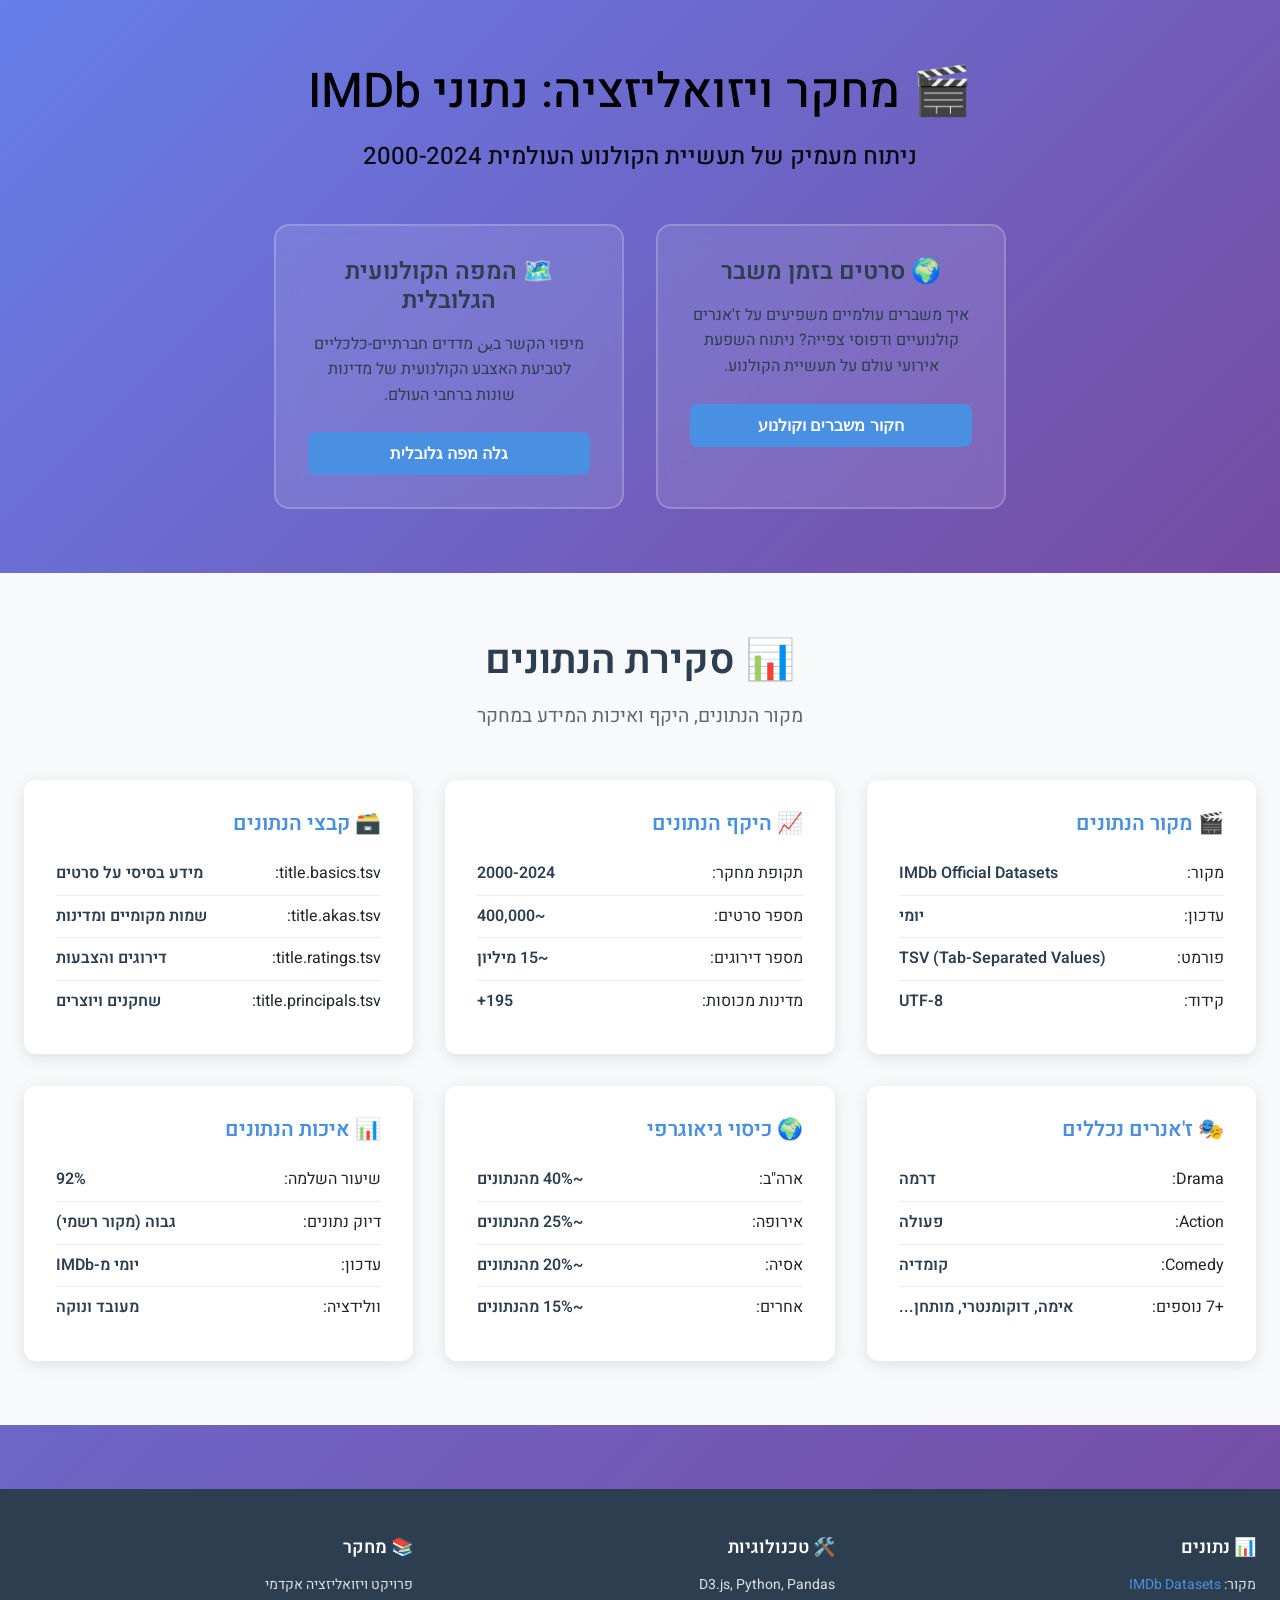
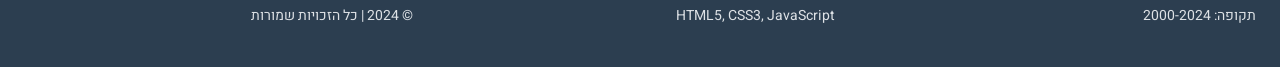
==== commit 0bec1ea6: "MAP GRAPH" ====
--- a/index.html
+++ b/index.html
@@ -151,6 +151,8 @@
                     <p>מיפוי הקשר בين מדדים חברתיים-כלכליים לטביעת האצבע הקולנועית של מדינות שונות ברחבי העולם.</p>
                     <button class="research-btn">גלה מפה גלובלית</button>
                 </div>
+                
+                
             </div>
         </div>
     </section>
--- a/styles.css
+++ b/styles.css
@@ -73,7 +73,7 @@
     font-family: var(--font-family);
     font-size: var(--font-size-base);
     line-height: 1.6;
-    color: var(--gray-800);
+    color: var(--gray-900);
     background: linear-gradient(135deg, #667eea 0%, #764ba2 100%);
     min-height: 100vh;
     direction: rtl;
@@ -103,7 +103,7 @@
 
 p {
     margin-bottom: var(--spacing-4);
-    color: var(--gray-700);
+    color: var(--dark-color);
 }
 
 a {
@@ -258,7 +258,7 @@
     padding: var(--spacing-3) var(--spacing-5);
     border-radius: 25px;
     font-weight: 500;
-    color: var(--gray-700);
+    color: var(--dark-color);
     transition: all var(--transition-base);
     position: relative;
     background: var(--white);
@@ -357,7 +357,7 @@
 
 .chart-controls label {
     font-weight: 500;
-    color: var(--gray-700);
+    color: var(--dark-color);
     font-size: var(--font-size-sm);
 }
 
@@ -421,7 +421,7 @@
 }
 
 .insights h4 {
-    color: var(--gray-800);
+    color: var(--dark-color);
     margin-bottom: var(--spacing-4);
     font-size: var(--font-size-lg);
     font-weight: 600;
@@ -436,7 +436,7 @@
     padding: var(--spacing-2) 0;
     padding-right: var(--spacing-5);
     position: relative;
-    color: var(--gray-700);
+    color: var(--dark-color);
     font-size: var(--font-size-sm);
     line-height: 1.5;
 }
@@ -570,7 +570,7 @@
 .summary h2 {
     text-align: center;
     margin-bottom: var(--spacing-8);
-    color: var(--gray-800);
+    color: var(--dark-color);
 }
 
 .summary-grid {
@@ -594,7 +594,7 @@
 }
 
 .summary-card h3 {
-    color: var(--gray-800);
+    color: var(--dark-color);
     margin-bottom: var(--spacing-4);
     font-size: var(--font-size-xl);
 }
@@ -606,7 +606,7 @@
 
 .summary-card li {
     padding: var(--spacing-2) 0;
-    color: var(--gray-700);
+    color: var(--dark-color);
     font-size: var(--font-size-sm);
     line-height: 1.5;
     padding-right: var(--spacing-5);
@@ -805,7 +805,7 @@
     
     .header {
         background: var(--white) !important;
-        color: var(--gray-800) !important;
+        color: var(--dark-color) !important;
         box-shadow: none;
     }
     
@@ -1087,8 +1087,173 @@
     font-family: var(--font-family) !important;
     text-shadow: none !important;
     font-weight: 500 !important;
-    fill: var(--gray-800) !important;
+    fill: var(--dark-color) !important;
     transition: all 0.2s ease;
+}
+
+/* Political Events Timeline Axes Styling - MAXIMUM VISIBILITY */
+#political-timeline-container .x-axis text,
+#political-timeline-container .y-axis text {
+    fill: #000000 !important;
+    font-family: Arial, sans-serif !important;
+    font-size: 18px !important;
+    font-weight: 900 !important;
+    opacity: 1 !important;
+    text-shadow: 1px 1px 2px rgba(255,255,255,0.8) !important;
+    stroke: none !important;
+    visibility: visible !important;
+    display: block !important;
+}
+
+#political-timeline-container .x-axis text {
+    text-anchor: middle !important;
+}
+
+#political-timeline-container .y-axis text {
+    text-anchor: end !important;
+}
+
+/* Force tick marks to be visible */
+#political-timeline-container .x-axis line,
+#political-timeline-container .y-axis line {
+    stroke: #000000 !important;
+    stroke-width: 2px !important;
+    opacity: 1 !important;
+    visibility: visible !important;
+}
+
+/* Manual tick labels - CLEAN AND VISIBLE */
+#political-timeline-container .manual-x-tick,
+#political-timeline-container .manual-y-tick {
+    fill: #000000 !important;
+    font-family: Arial, sans-serif !important;
+    font-size: 12px !important;
+    font-weight: 700 !important;
+    opacity: 1 !important;
+    text-shadow: 1px 1px 2px rgba(255,255,255,0.8) !important;
+    stroke: none !important;
+    visibility: visible !important;
+    display: block !important;
+    pointer-events: none !important;
+}
+
+#political-timeline-container .x-axis path,
+#political-timeline-container .y-axis path {
+    stroke: var(--dark-color) !important;
+    stroke-width: 3px !important;
+    opacity: 1 !important;
+}
+
+#political-timeline-container .x-axis line,
+#political-timeline-container .y-axis line {
+    stroke: var(--dark-color) !important;
+    stroke-width: 2px !important;
+    opacity: 1 !important;
+}
+
+/* Political Timeline Container - Responsive Layout */
+#political-timeline-container {
+    width: 100% !important;
+    max-width: 1400px !important;
+    margin: 0 auto !important;
+    padding: 20px !important;
+    box-sizing: border-box !important;
+    overflow: visible !important;
+    min-height: 900px !important;
+}
+
+#political-timeline-container svg {
+    width: 100% !important;
+    max-width: 100% !important;
+    height: auto !important;
+    display: block !important;
+    margin: 0 auto !important;
+}
+
+/* FORCE BLACK TEXT - Maximum Specificity Override */
+section#viz-timeline div.container div.viz-header p.viz-description,
+section#viz-timeline .viz-header .viz-description,
+section#viz-timeline .viz-description,
+.viz-section .viz-description,
+#viz-timeline p.viz-description {
+    color: #000000 !important;
+    font-weight: 500 !important;
+    line-height: 1.6 !important;
+    text-shadow: none !important;
+}
+
+section#viz-timeline div.container div.viz-header h2.viz-title,
+section#viz-timeline .viz-header .viz-title,
+section#viz-timeline .viz-title,
+.viz-section .viz-title,
+#viz-timeline h2.viz-title {
+    color: #000000 !important;
+    font-weight: 700 !important;
+    text-shadow: none !important;
+}
+
+section#viz-timeline div.container div.viz-header div.research-q,
+section#viz-timeline .viz-header .research-q,
+section#viz-timeline .research-q,
+.viz-section .research-q,
+#viz-timeline .research-q {
+    color: #000000 !important;
+    font-weight: 500 !important;
+    text-shadow: none !important;
+}
+
+/* GLOBAL BLACK TEXT ENFORCEMENT - All Visualization Sections */
+.global-hero h1,
+.global-hero p,
+.global-hero h3,
+.hero-title,
+.hero-subtitle,
+.research-question h3,
+.research-question p,
+.nav-item h4,
+.nav-item p,
+.viz-section .viz-title,
+.viz-section .viz-description,
+.viz-section .research-q,
+.viz-section h2,
+.viz-section h3,
+.viz-section h4,
+.viz-section p,
+section.viz-section h2,
+section.viz-section h3,
+section.viz-section h4,
+section.viz-section p,
+section.viz-section div p,
+#viz-timeline p,
+#viz-diversity p,
+#viz-influence p,
+#viz-quality p,
+#viz-collaboration p,
+.viz-header .viz-title,
+.viz-header .viz-description,
+.viz-header .research-q,
+div.viz-header h2,
+div.viz-header p,
+div.viz-header div {
+    color: #000000 !important;
+    text-shadow: none !important;
+    font-weight: 500 !important;
+}
+
+/* Headers specifically - make them bold */
+.viz-section h2,
+.viz-section h3,
+.viz-section h4,
+section.viz-section h2,
+section.viz-section h3,
+section.viz-section h4,
+.global-hero h1,
+.global-hero h3,
+.nav-item h4,
+.viz-title {
+    color: #000000 !important;
+    font-weight: 700 !important;
+    text-shadow: none !important;
 }
 
 .chart .color-legend text:hover {
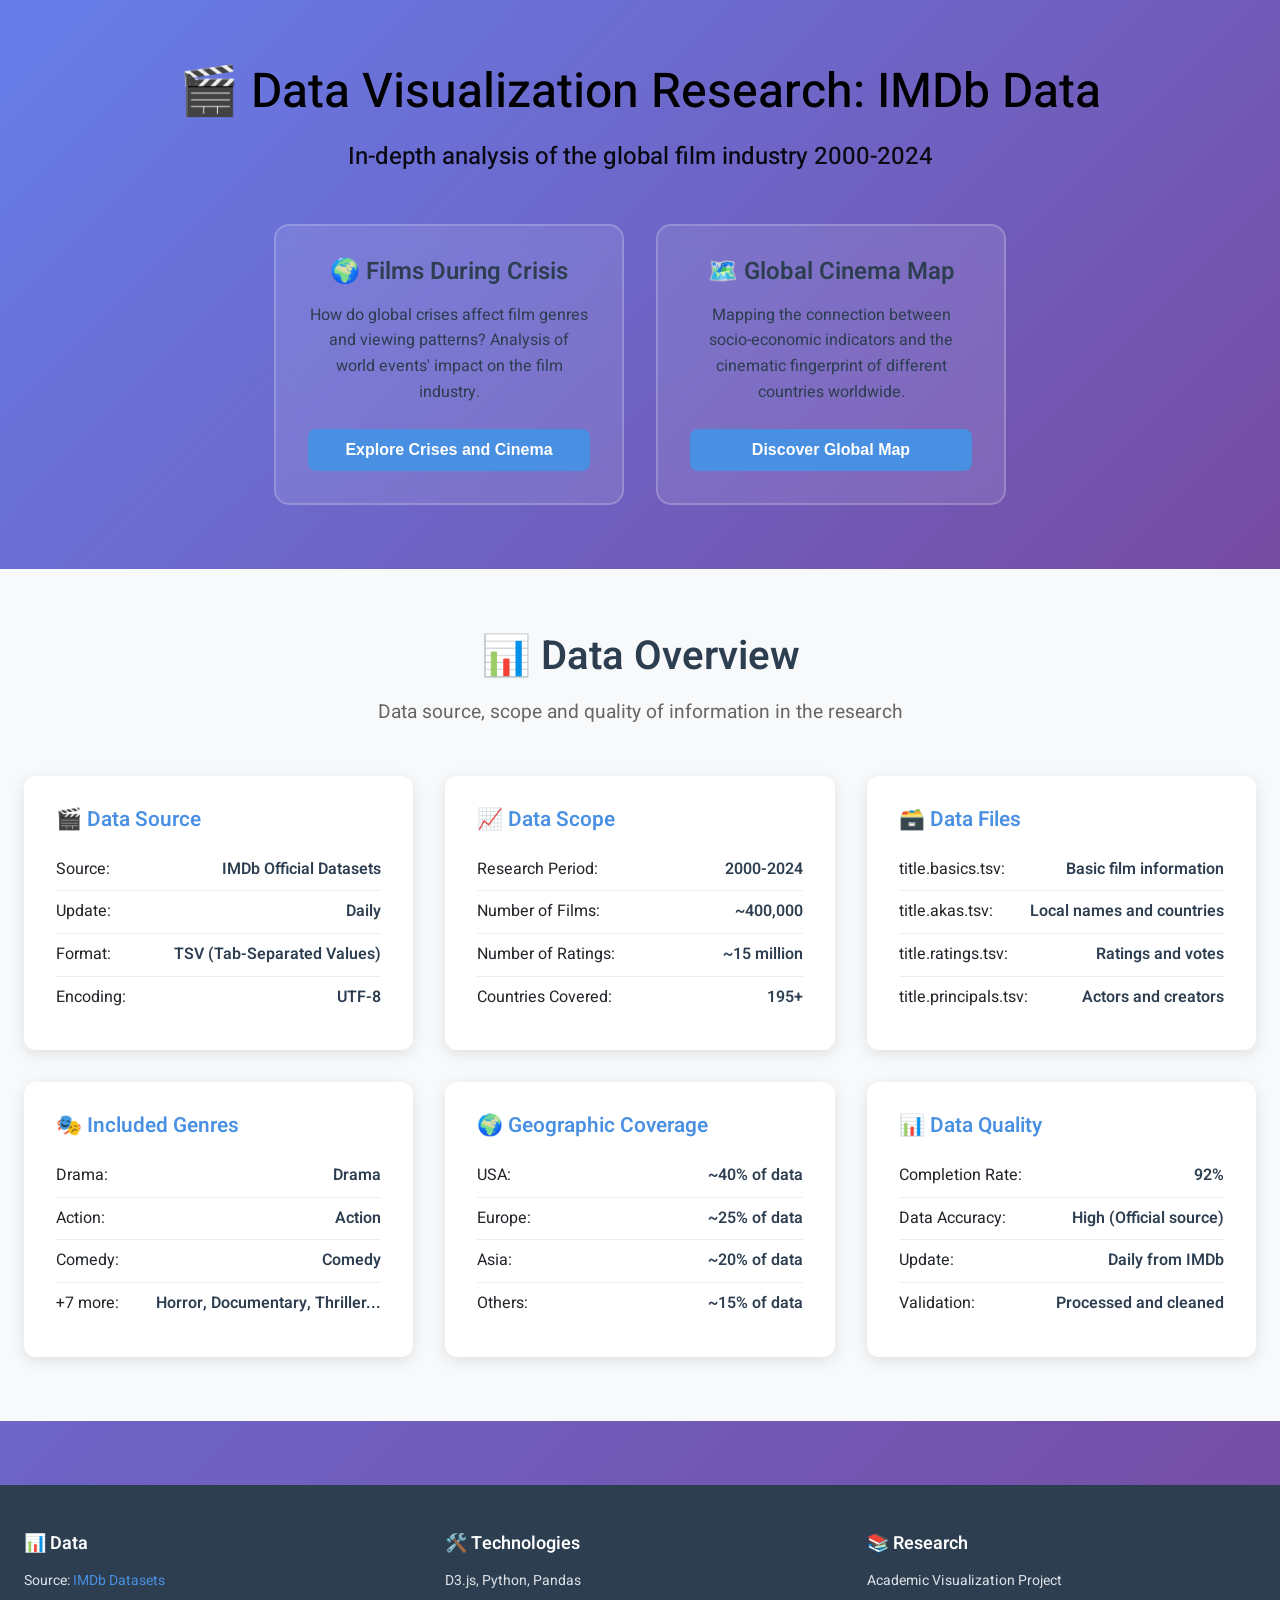
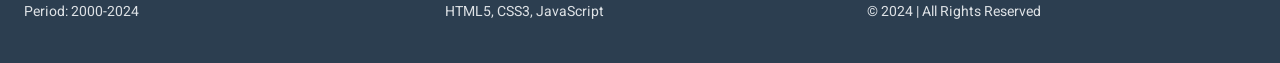
==== commit f3dd5dd7: "אנגלית וtooltip" ====
--- a/index.html
+++ b/index.html
@@ -1,9 +1,9 @@
 <!DOCTYPE html>
-<html lang="he" dir="rtl">
+<html lang="en" dir="ltr">
 <head>
     <meta charset="UTF-8">
     <meta name="viewport" content="width=device-width, initial-scale=1.0">
-    <title>מחקר ויזואליזציה - נתוני IMDb</title>
+    <title>Data Visualization Research - IMDb Data</title>
     
     <!-- CSS -->
     <link rel="stylesheet" href="styles.css">
@@ -135,24 +135,22 @@
     <!-- Hero Section -->
     <section class="hero-section">
         <div class="container">
-            <h1 class="hero-title">🎬 מחקר ויזואליזציה: נתוני IMDb</h1>
-            <p class="hero-subtitle">ניתוח מעמיק של תעשיית הקולנוע העולמית 2000-2024</p>
+            <h1 class="hero-title">🎬 Data Visualization Research: IMDb Data</h1>
+            <p class="hero-subtitle">In-depth analysis of the global film industry 2000-2024</p>
             
             <!-- Research Navigation -->
             <div class="research-nav">
                 <div class="research-card" onclick="navigateToResearch('crisis')">
-                    <h3>🌍 סרטים בזמן משבר</h3>
-                    <p>איך משברים עולמיים משפיעים על ז'אנרים קולנועיים ודפוסי צפייה? ניתוח השפעת אירועי עולם על תעשיית הקולנוע.</p>
-                    <button class="research-btn">חקור משברים וקולנוע</button>
+                    <h3>🌍 Films During Crisis</h3>
+                    <p>How do global crises affect film genres and viewing patterns? Analysis of world events' impact on the film industry.</p>
+                    <button class="research-btn">Explore Crises and Cinema</button>
                 </div>
                 
                 <div class="research-card" onclick="navigateToResearch('global')">
-                    <h3>🗺️ המפה הקולנועית הגלובלית</h3>
-                    <p>מיפוי הקשר בين מדדים חברתיים-כלכליים לטביעת האצבע הקולנועית של מדינות שונות ברחבי העולם.</p>
-                    <button class="research-btn">גלה מפה גלובלית</button>
-                </div>
-                
-                
+                    <h3>🗺️ Global Cinema Map</h3>
+                    <p>Mapping the connection between socio-economic indicators and the cinematic fingerprint of different countries worldwide.</p>
+                    <button class="research-btn">Discover Global Map</button>
+                </div>
             </div>
         </div>
     </section>
@@ -160,127 +158,127 @@
     <!-- Data Overview Section -->
     <section class="data-overview">
         <div class="container">
-            <h2 style="text-align: center; font-size: 2.5rem; margin-bottom: 1rem;">📊 סקירת הנתונים</h2>
-            <p style="text-align: center; font-size: 1.2rem; margin-bottom: 3rem; color: #666;">מקור הנתונים, היקף ואיכות המידע במחקר</p>
+            <h2 style="text-align: center; font-size: 2.5rem; margin-bottom: 1rem;">📊 Data Overview</h2>
+            <p style="text-align: center; font-size: 1.2rem; margin-bottom: 3rem; color: #666;">Data source, scope and quality of information in the research</p>
             
             <div class="data-cards">
                 <div class="data-card">
-                    <h4>🎬 מקור הנתונים</h4>
-                    <div class="data-stat">
-                        <span>מקור:</span>
+                    <h4>🎬 Data Source</h4>
+                    <div class="data-stat">
+                        <span>Source:</span>
                         <span class="stat-value">IMDb Official Datasets</span>
                     </div>
                     <div class="data-stat">
-                        <span>עדכון:</span>
-                        <span class="stat-value">יומי</span>
-                    </div>
-                    <div class="data-stat">
-                        <span>פורמט:</span>
+                        <span>Update:</span>
+                        <span class="stat-value">Daily</span>
+                    </div>
+                    <div class="data-stat">
+                        <span>Format:</span>
                         <span class="stat-value">TSV (Tab-Separated Values)</span>
                     </div>
                     <div class="data-stat">
-                        <span>קידוד:</span>
+                        <span>Encoding:</span>
                         <span class="stat-value">UTF-8</span>
                     </div>
                 </div>
                 
                 <div class="data-card">
-                    <h4>📈 היקף הנתונים</h4>
-                    <div class="data-stat">
-                        <span>תקופת מחקר:</span>
+                    <h4>📈 Data Scope</h4>
+                    <div class="data-stat">
+                        <span>Research Period:</span>
                         <span class="stat-value">2000-2024</span>
                     </div>
                     <div class="data-stat">
-                        <span>מספר סרטים:</span>
+                        <span>Number of Films:</span>
                         <span class="stat-value">~400,000</span>
                     </div>
                     <div class="data-stat">
-                        <span>מספר דירוגים:</span>
-                        <span class="stat-value">~15 מיליון</span>
-                    </div>
-                    <div class="data-stat">
-                        <span>מדינות מכוסות:</span>
+                        <span>Number of Ratings:</span>
+                        <span class="stat-value">~15 million</span>
+                    </div>
+                    <div class="data-stat">
+                        <span>Countries Covered:</span>
                         <span class="stat-value">195+</span>
                     </div>
                 </div>
                 
                 <div class="data-card">
-                    <h4>🗃️ קבצי הנתונים</h4>
+                    <h4>🗃️ Data Files</h4>
                     <div class="data-stat">
                         <span>title.basics.tsv:</span>
-                        <span class="stat-value">מידע בסיסי על סרטים</span>
+                        <span class="stat-value">Basic film information</span>
                     </div>
                     <div class="data-stat">
                         <span>title.akas.tsv:</span>
-                        <span class="stat-value">שמות מקומיים ומדינות</span>
+                        <span class="stat-value">Local names and countries</span>
                     </div>
                     <div class="data-stat">
                         <span>title.ratings.tsv:</span>
-                        <span class="stat-value">דירוגים והצבעות</span>
+                        <span class="stat-value">Ratings and votes</span>
                     </div>
                     <div class="data-stat">
                         <span>title.principals.tsv:</span>
-                        <span class="stat-value">שחקנים ויוצרים</span>
-                    </div>
-                </div>
-                
-                <div class="data-card">
-                    <h4>🎭 ז'אנרים נכללים</h4>
+                        <span class="stat-value">Actors and creators</span>
+                    </div>
+                </div>
+                
+                <div class="data-card">
+                    <h4>🎭 Included Genres</h4>
                     <div class="data-stat">
                         <span>Drama:</span>
-                        <span class="stat-value">דרמה</span>
+                        <span class="stat-value">Drama</span>
                     </div>
                     <div class="data-stat">
                         <span>Action:</span>
-                        <span class="stat-value">פעולה</span>
+                        <span class="stat-value">Action</span>
                     </div>
                     <div class="data-stat">
                         <span>Comedy:</span>
-                        <span class="stat-value">קומדיה</span>
-                    </div>
-                    <div class="data-stat">
-                        <span>+7 נוספים:</span>
-                        <span class="stat-value">אימה, דוקומנטרי, מותחן...</span>
-                    </div>
-                </div>
-                
-                <div class="data-card">
-                    <h4>🌍 כיסוי גיאוגרפי</h4>
-                    <div class="data-stat">
-                        <span>ארה"ב:</span>
-                        <span class="stat-value">~40% מהנתונים</span>
-                    </div>
-                    <div class="data-stat">
-                        <span>אירופה:</span>
-                        <span class="stat-value">~25% מהנתונים</span>
-                    </div>
-                    <div class="data-stat">
-                        <span>אסיה:</span>
-                        <span class="stat-value">~20% מהנתונים</span>
-                    </div>
-                    <div class="data-stat">
-                        <span>אחרים:</span>
-                        <span class="stat-value">~15% מהנתונים</span>
-                    </div>
-                </div>
-                
-                <div class="data-card">
-                    <h4>📊 איכות הנתונים</h4>
-                    <div class="data-stat">
-                        <span>שיעור השלמה:</span>
+                        <span class="stat-value">Comedy</span>
+                    </div>
+                    <div class="data-stat">
+                        <span>+7 more:</span>
+                        <span class="stat-value">Horror, Documentary, Thriller...</span>
+                    </div>
+                </div>
+                
+                <div class="data-card">
+                    <h4>🌍 Geographic Coverage</h4>
+                    <div class="data-stat">
+                        <span>USA:</span>
+                        <span class="stat-value">~40% of data</span>
+                    </div>
+                    <div class="data-stat">
+                        <span>Europe:</span>
+                        <span class="stat-value">~25% of data</span>
+                    </div>
+                    <div class="data-stat">
+                        <span>Asia:</span>
+                        <span class="stat-value">~20% of data</span>
+                    </div>
+                    <div class="data-stat">
+                        <span>Others:</span>
+                        <span class="stat-value">~15% of data</span>
+                    </div>
+                </div>
+                
+                <div class="data-card">
+                    <h4>📊 Data Quality</h4>
+                    <div class="data-stat">
+                        <span>Completion Rate:</span>
                         <span class="stat-value">92%</span>
                     </div>
                     <div class="data-stat">
-                        <span>דיוק נתונים:</span>
-                        <span class="stat-value">גבוה (מקור רשמי)</span>
-                    </div>
-                    <div class="data-stat">
-                        <span>עדכון:</span>
-                        <span class="stat-value">יומי מ-IMDb</span>
-                    </div>
-                    <div class="data-stat">
-                        <span>וולידציה:</span>
-                        <span class="stat-value">מעובד ונוקה</span>
+                        <span>Data Accuracy:</span>
+                        <span class="stat-value">High (Official source)</span>
+                    </div>
+                    <div class="data-stat">
+                        <span>Update:</span>
+                        <span class="stat-value">Daily from IMDb</span>
+                    </div>
+                    <div class="data-stat">
+                        <span>Validation:</span>
+                        <span class="stat-value">Processed and cleaned</span>
                     </div>
                 </div>
             </div>
@@ -292,19 +290,19 @@
         <div class="container">
             <div class="footer-content">
                 <div class="footer-section">
-                    <h4>📊 נתונים</h4>
-                    <p>מקור: <a href="https://datasets.imdbws.com/" target="_blank">IMDb Datasets</a></p>
-                    <p>תקופה: 2000-2024</p>
+                    <h4>📊 Data</h4>
+                    <p>Source: <a href="https://datasets.imdbws.com/" target="_blank">IMDb Datasets</a></p>
+                    <p>Period: 2000-2024</p>
                 </div>
                 <div class="footer-section">
-                    <h4>🛠️ טכנולוגיות</h4>
+                    <h4>🛠️ Technologies</h4>
                     <p>D3.js, Python, Pandas</p>
                     <p>HTML5, CSS3, JavaScript</p>
                 </div>
                 <div class="footer-section">
-                    <h4>📚 מחקר</h4>
-                    <p>פרויקט ויזואליזציה אקדמי</p>
-                    <p>&copy; 2024 | כל הזכויות שמורות</p>
+                    <h4>📚 Research</h4>
+                    <p>Academic Visualization Project</p>
+                    <p>&copy; 2024 | All Rights Reserved</p>
                 </div>
             </div>
         </div>
--- a/styles.css
+++ b/styles.css
@@ -76,7 +76,7 @@
     color: var(--gray-900);
     background: linear-gradient(135deg, #667eea 0%, #764ba2 100%);
     min-height: 100vh;
-    direction: rtl;
+    direction: ltr;
     overflow-x: hidden;
 }
 
@@ -1373,4 +1373,278 @@
     margin: var(--spacing-4) 0;
     text-align: center;
     font-weight: 500;
+}
+
+/* ==========================================
+   Quality Gap Visualization Styles
+   ========================================== */
+
+.quality-gap-container {
+    background: var(--white);
+    border-radius: 12px;
+    padding: var(--spacing-6);
+    box-shadow: 0 4px 20px rgba(0, 0, 0, 0.08);
+    margin: var(--spacing-6) 0;
+}
+
+#quality-gap-chart {
+    min-height: 700px;
+    background: #ffffff;
+    border-radius: 8px;
+    padding: var(--spacing-3);
+    position: relative;
+    overflow: visible;
+    border: 1px solid #e9ecef;
+    width: 100%;
+    max-width: 1400px;
+    margin: 0 auto;
+}
+
+.chart-legend-container {
+    max-width: 1400px;
+    margin: 0 auto;
+}
+
+.legend-content {
+    justify-content: space-between !important;
+    flex-wrap: wrap;
+}
+
+@media (max-width: 1200px) {
+    .legend-content {
+        justify-content: center !important;
+        gap: 20px !important;
+    }
+}
+
+/* Tooltip Styles */
+.quality-tooltip {
+    font-family: var(--font-family);
+    line-height: 1.4;
+    box-shadow: 0 4px 12px rgba(0,0,0,0.3);
+    border: 1px solid rgba(255,255,255,0.2);
+    max-width: 280px;
+    backdrop-filter: blur(10px);
+}
+
+.quality-tooltip strong {
+    color: #fff;
+    font-weight: 600;
+}
+
+/* Violin Plot Styles */
+.violin-group {
+    cursor: pointer;
+    transition: opacity 0.2s ease;
+}
+
+.violin-group:hover {
+    opacity: 0.9;
+}
+
+.violin-path {
+    transition: all 0.2s ease;
+}
+
+.violin-path:hover {
+    filter: brightness(1.1);
+}
+
+/* Box Plot Styles */
+.box-group line {
+    transition: all 0.2s ease;
+}
+
+.box-group rect {
+    transition: all 0.2s ease;
+}
+
+.box-group circle {
+    transition: all 0.2s ease;
+}
+
+.box-group:hover line {
+    stroke-width: 2;
+}
+
+.box-group:hover rect {
+    stroke-width: 2;
+}
+
+/* Gini Indicator Styles */
+.gini-indicator rect {
+    transition: all 0.2s ease;
+    cursor: pointer;
+}
+
+.gini-indicator:hover rect {
+    stroke-width: 2;
+    filter: brightness(1.1);
+}
+
+.gini-indicator text {
+    font-family: var(--font-family);
+    font-size: var(--font-size-xs);
+    pointer-events: none;
+}
+
+/* Axis Styles */
+.axis-label {
+    fill: var(--gray-700);
+    font-family: var(--font-family);
+    font-weight: 600;
+}
+
+.x-axis text,
+.y-axis text {
+    fill: var(--gray-600);
+    font-family: var(--font-family);
+}
+
+.x-axis line,
+.y-axis line,
+.x-axis path,
+.y-axis path {
+    stroke: var(--gray-400);
+    stroke-width: 1;
+}
+
+/* Grid Lines */
+.y-grid line {
+    stroke: var(--gray-300);
+    stroke-width: 0.5;
+}
+
+.y-grid path {
+    stroke: none;
+}
+
+/* Chart Title */
+.chart-title {
+    fill: var(--dark-color);
+    font-family: var(--font-family);
+    font-weight: 700;
+    text-anchor: middle;
+}
+
+/* Legend Styles */
+.legend text {
+    fill: var(--gray-700);
+    font-family: var(--font-family);
+    font-size: var(--font-size-sm);
+}
+
+.gini-legend-item:hover rect {
+    stroke-width: 2;
+    filter: brightness(1.05);
+}
+
+.element-item:hover {
+    opacity: 0.8;
+}
+
+/* Loading States */
+.loading-indicator {
+    animation: fadeIn 0.3s ease-in;
+}
+
+@keyframes fadeIn {
+    from { opacity: 0; }
+    to { opacity: 1; }
+}
+
+/* Error and No Data States */
+.quality-gap-error,
+.quality-gap-no-data {
+    background: var(--gray-100);
+    border: 2px dashed var(--gray-300);
+    border-radius: 8px;
+    padding: var(--spacing-6);
+    text-align: center;
+    color: var(--gray-600);
+}
+
+.quality-gap-error h3,
+.quality-gap-no-data h3 {
+    color: var(--gray-700);
+    margin-bottom: var(--spacing-4);
+    font-size: var(--font-size-lg);
+}
+
+.quality-gap-error code,
+.quality-gap-no-data code {
+    background: var(--gray-200);
+    padding: var(--spacing-1) var(--spacing-2);
+    border-radius: 4px;
+    font-family: 'Monaco', 'Consolas', monospace;
+    font-size: var(--font-size-sm);
+}
+
+/* Responsive Design */
+@media (max-width: 1024px) {
+    #quality-gap-chart {
+        min-height: 600px;
+        padding: var(--spacing-3);
+    }
+    
+    .quality-gap-container {
+        padding: var(--spacing-4);
+    }
+    
+    .chart-title {
+        font-size: var(--font-size-lg);
+    }
+    
+    .axis-label {
+        font-size: var(--font-size-sm);
+    }
+}
+
+@media (max-width: 768px) {
+    #quality-gap-chart {
+        min-height: 500px;
+        padding: var(--spacing-2);
+    }
+    
+    .quality-tooltip {
+        max-width: 240px;
+        font-size: var(--font-size-xs);
+    }
+    
+    .legend text {
+        font-size: 9px;
+    }
+    
+    .legend .data-stats {
+        transform: translate(0, 30px) !important;
+    }
+}
+
+/* Dark Theme Support (if implemented later) */
+@media (prefers-color-scheme: dark) {
+    .quality-gap-container {
+        background: var(--gray-800);
+        color: var(--gray-100);
+    }
+    
+    #quality-gap-chart {
+        background: var(--gray-900);
+    }
+    
+    .axis-label {
+        fill: var(--gray-300);
+    }
+    
+    .x-axis text,
+    .y-axis text {
+        fill: var(--gray-400);
+    }
+    
+    .chart-title {
+        fill: var(--gray-100);
+    }
+    
+    .legend text {
+        fill: var(--gray-300);
+    }
 } 
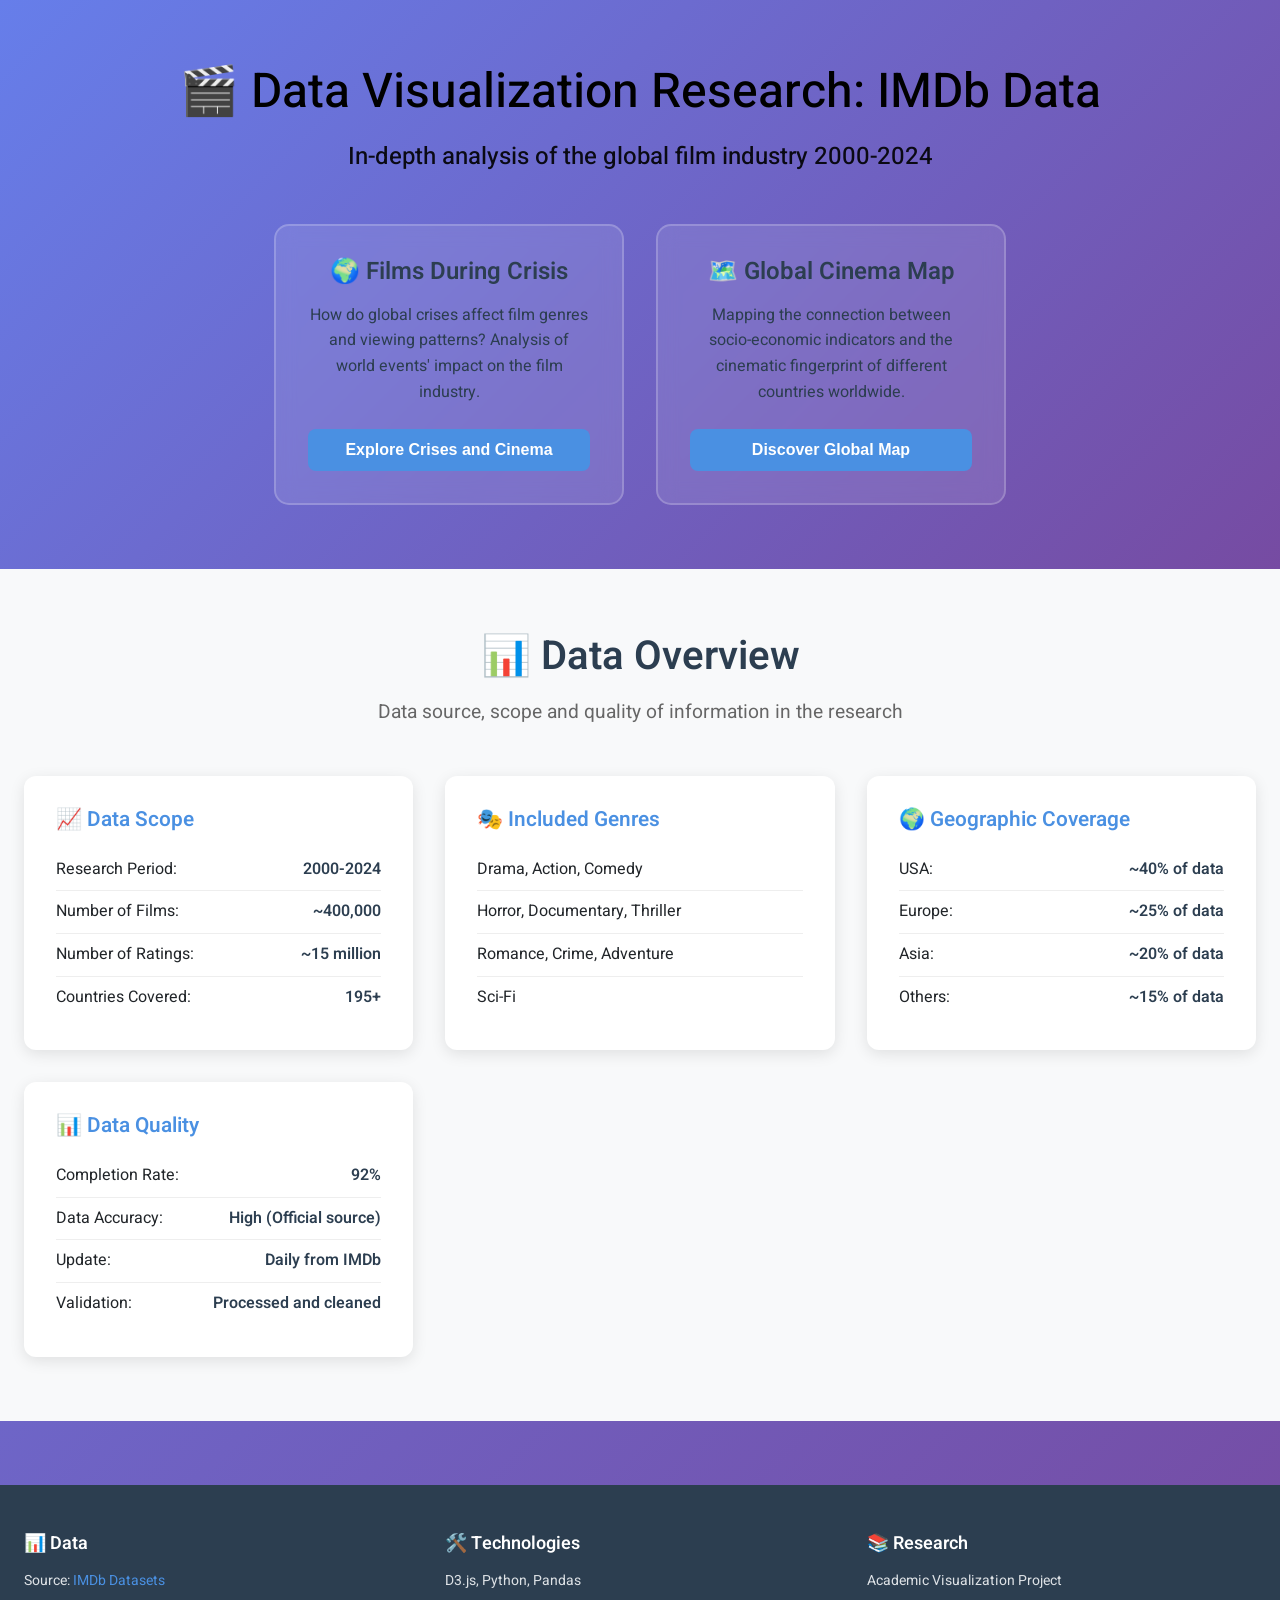
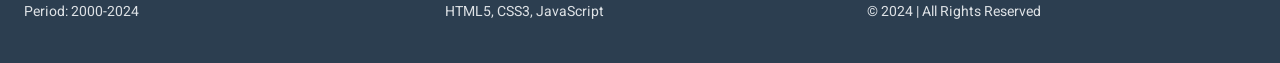
==== commit e69bd48f: "finishes" ====
--- a/index.html
+++ b/index.html
@@ -162,25 +162,7 @@
             <p style="text-align: center; font-size: 1.2rem; margin-bottom: 3rem; color: #666;">Data source, scope and quality of information in the research</p>
             
             <div class="data-cards">
-                <div class="data-card">
-                    <h4>🎬 Data Source</h4>
-                    <div class="data-stat">
-                        <span>Source:</span>
-                        <span class="stat-value">IMDb Official Datasets</span>
-                    </div>
-                    <div class="data-stat">
-                        <span>Update:</span>
-                        <span class="stat-value">Daily</span>
-                    </div>
-                    <div class="data-stat">
-                        <span>Format:</span>
-                        <span class="stat-value">TSV (Tab-Separated Values)</span>
-                    </div>
-                    <div class="data-stat">
-                        <span>Encoding:</span>
-                        <span class="stat-value">UTF-8</span>
-                    </div>
-                </div>
+
                 
                 <div class="data-card">
                     <h4>📈 Data Scope</h4>
@@ -202,43 +184,21 @@
                     </div>
                 </div>
                 
-                <div class="data-card">
-                    <h4>🗃️ Data Files</h4>
-                    <div class="data-stat">
-                        <span>title.basics.tsv:</span>
-                        <span class="stat-value">Basic film information</span>
-                    </div>
-                    <div class="data-stat">
-                        <span>title.akas.tsv:</span>
-                        <span class="stat-value">Local names and countries</span>
-                    </div>
-                    <div class="data-stat">
-                        <span>title.ratings.tsv:</span>
-                        <span class="stat-value">Ratings and votes</span>
-                    </div>
-                    <div class="data-stat">
-                        <span>title.principals.tsv:</span>
-                        <span class="stat-value">Actors and creators</span>
-                    </div>
-                </div>
+
                 
                 <div class="data-card">
                     <h4>🎭 Included Genres</h4>
                     <div class="data-stat">
-                        <span>Drama:</span>
-                        <span class="stat-value">Drama</span>
-                    </div>
-                    <div class="data-stat">
-                        <span>Action:</span>
-                        <span class="stat-value">Action</span>
-                    </div>
-                    <div class="data-stat">
-                        <span>Comedy:</span>
-                        <span class="stat-value">Comedy</span>
-                    </div>
-                    <div class="data-stat">
-                        <span>+7 more:</span>
-                        <span class="stat-value">Horror, Documentary, Thriller...</span>
+                        <span>Drama, Action, Comedy</span>
+                    </div>
+                    <div class="data-stat">
+                        <span>Horror, Documentary, Thriller</span>
+                    </div>
+                    <div class="data-stat">
+                        <span>Romance, Crime, Adventure</span>
+                    </div>
+                    <div class="data-stat">
+                        <span>Sci-Fi</span>
                     </div>
                 </div>
                 
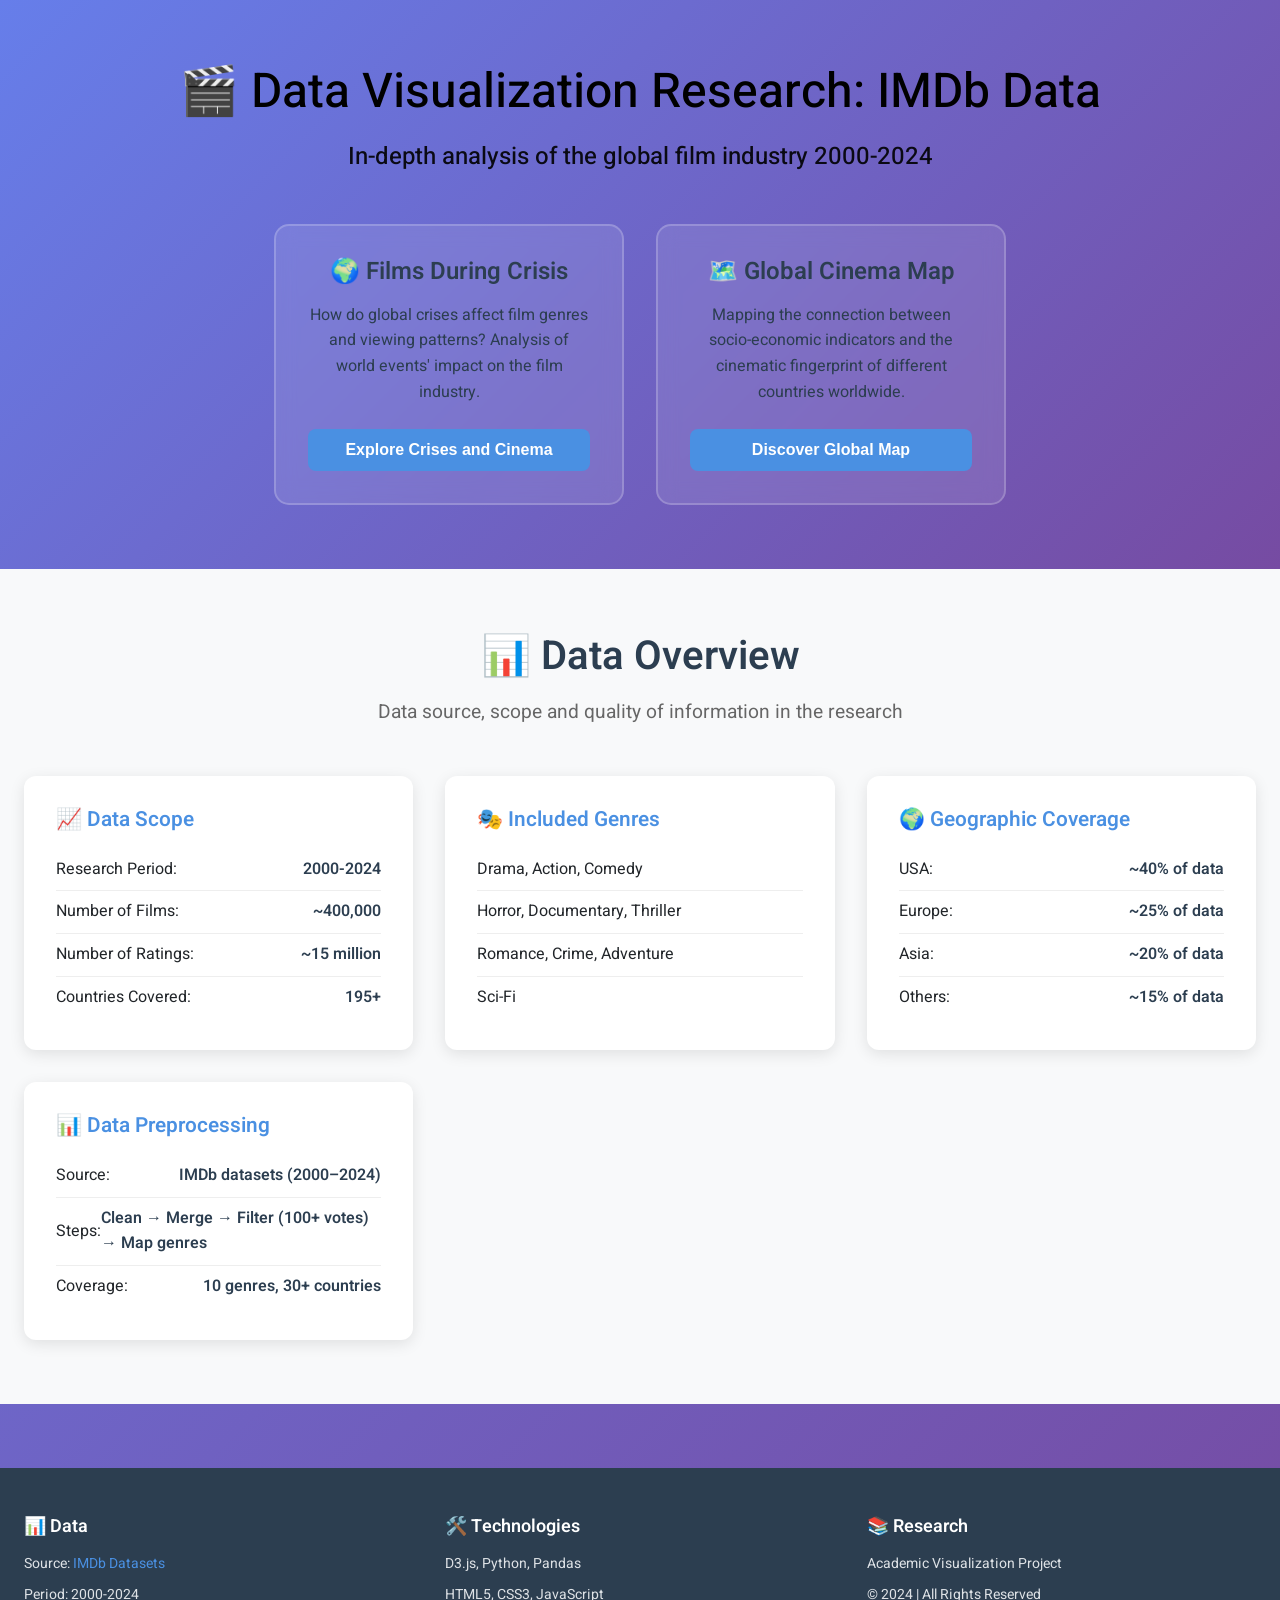
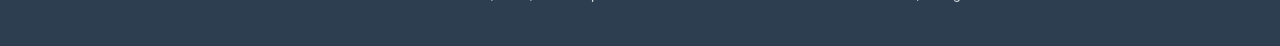
==== commit d1cb9fac: "finish" ====
--- a/index.html
+++ b/index.html
@@ -223,22 +223,18 @@
                 </div>
                 
                 <div class="data-card">
-                    <h4>📊 Data Quality</h4>
-                    <div class="data-stat">
-                        <span>Completion Rate:</span>
-                        <span class="stat-value">92%</span>
-                    </div>
-                    <div class="data-stat">
-                        <span>Data Accuracy:</span>
-                        <span class="stat-value">High (Official source)</span>
-                    </div>
-                    <div class="data-stat">
-                        <span>Update:</span>
-                        <span class="stat-value">Daily from IMDb</span>
-                    </div>
-                    <div class="data-stat">
-                        <span>Validation:</span>
-                        <span class="stat-value">Processed and cleaned</span>
+                    <h4>📊 Data Preprocessing</h4>
+                    <div class="data-stat">
+                        <span>Source:</span>
+                        <span class="stat-value">IMDb datasets (2000–2024)</span>
+                    </div>
+                    <div class="data-stat">
+                        <span>Steps:</span>
+                        <span class="stat-value">Clean → Merge → Filter (100+ votes) → Map genres</span>
+                    </div>
+                    <div class="data-stat">
+                        <span>Coverage:</span>
+                        <span class="stat-value">10 genres, 30+ countries</span>
                     </div>
                 </div>
             </div>
